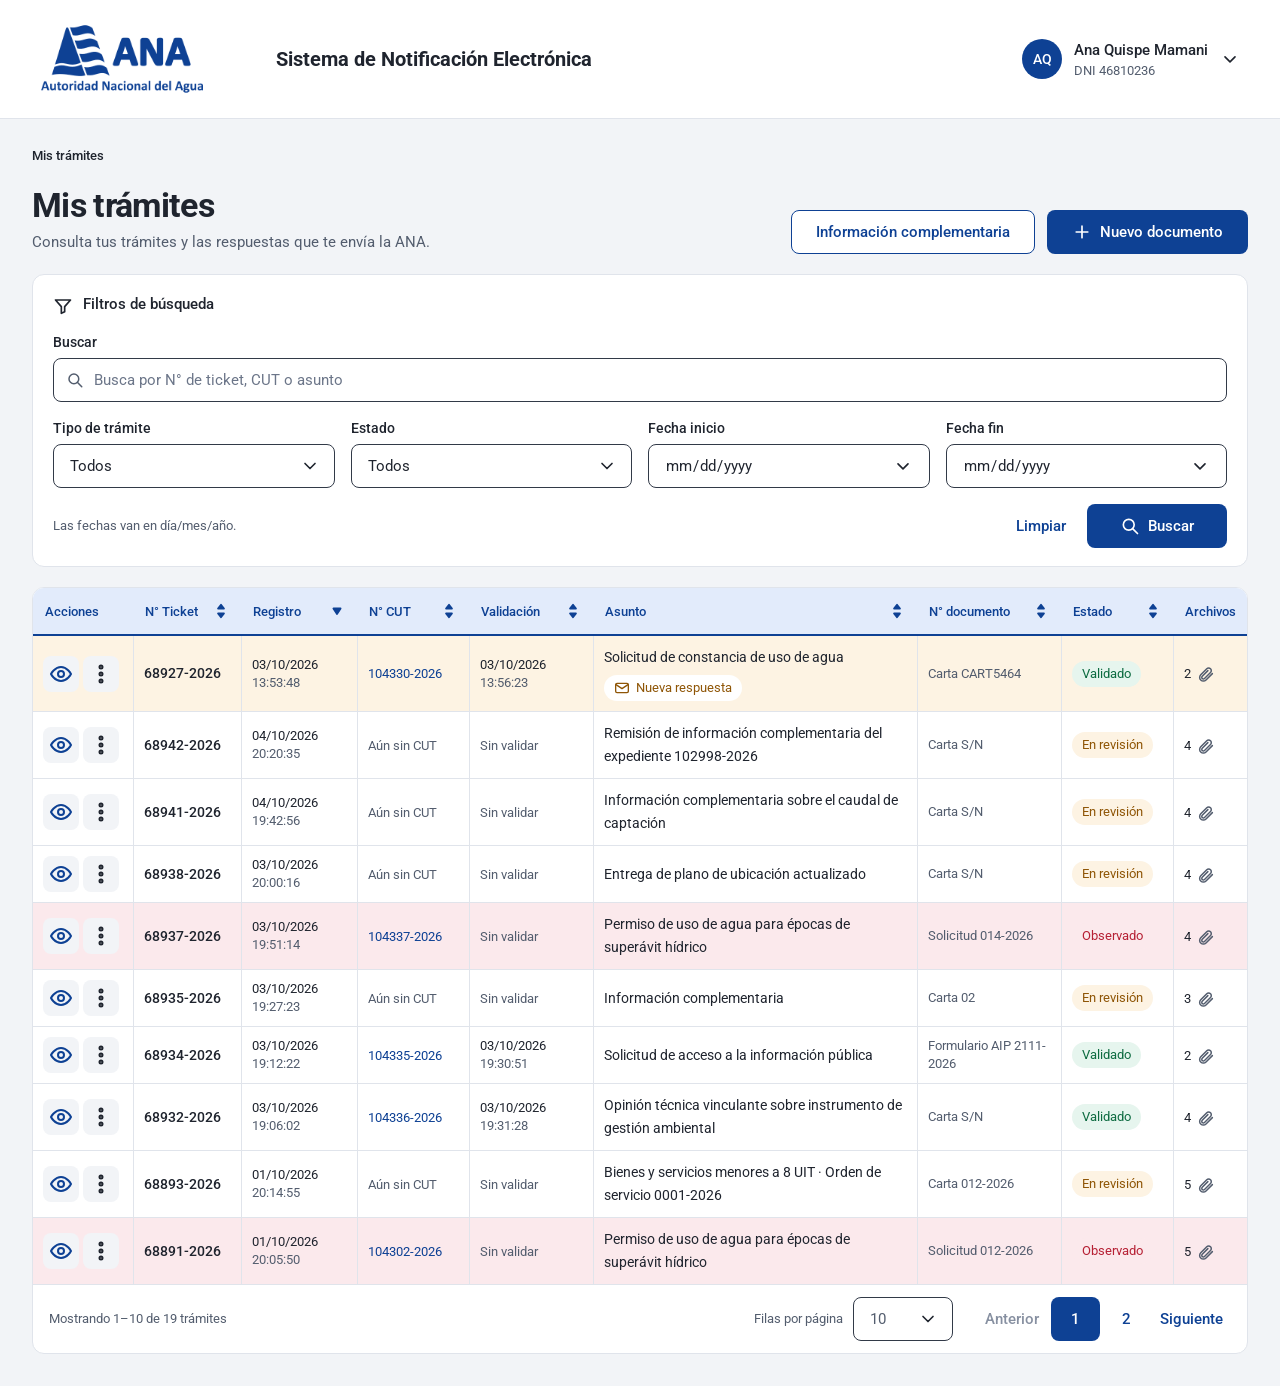
==== bandeja.html @ 9326d68f "Prototipo HTML de la Casilla Electrónica (versión al 12/11) Co-Authored-By: Claude Opus 5.5 <noreply" ====
<!doctype html>
<html lang="es">
<head>
  <meta charset="utf-8">
  <meta name="viewport" content="width=device-width, initial-scale=1, viewport-fit=cover">
  <title>Mis trámites · Casilla Electrónica · ANA</title>
  <link rel="preconnect" href="https://fonts.googleapis.com">
  <link rel="preconnect" href="https://fonts.gstatic.com" crossorigin>
  <link rel="stylesheet" href="https://fonts.googleapis.com/css2?family=Roboto+Mono:wght@400;500&amp;family=Roboto:wght@400;500;700&amp;display=swap">
  <link rel="stylesheet" href="ana.css">
  <script src="app.js" defer></script>
</head>
<body data-pagina="bandeja">
  <!-- Íconos: van dentro de la página para que funcionen sin pedir archivos aparte -->
<svg class="sprite" xmlns="http://www.w3.org/2000/svg" aria-hidden="true" focusable="false">
<!-- Del sistema de diseño ANA (Figma · Iconografía) -->
<symbol id="calendario" viewBox="0 0 24 24"><g transform="scale(1.2)"><path d="M15.4166 4.58301H4.58329C3.66282 4.58301 2.91663 5.3292 2.91663 6.24967V15.4163C2.91663 16.3368 3.66282 17.083 4.58329 17.083H15.4166C16.3371 17.083 17.0833 16.3368 17.0833 15.4163V6.24967C17.0833 5.3292 16.3371 4.58301 15.4166 4.58301Z" stroke="currentColor" stroke-width="1.66667" stroke-linecap="round" stroke-linejoin="round"/><path d="M6.66663 2.5V6.66667M13.3333 2.5V6.66667M2.91663 9.16667H17.0833" stroke="currentColor" stroke-width="1.66667" stroke-linecap="round" stroke-linejoin="round"/></g></symbol>
<symbol id="enviar" viewBox="0 0 24 24"><g transform="scale(1.0909)"><path d="M19.25 2.75L9.625 12.375M9.625 12.375L2.75 8.70833L19.25 2.75L13.2917 19.25L9.625 12.375Z" stroke="currentColor" stroke-width="1.83333" stroke-linecap="round" stroke-linejoin="round"/></g></symbol>
<symbol id="expediente" viewBox="0 0 24 24"><g transform="scale(1.2)"><path d="M2.91663 6.24967C2.91663 5.80765 3.09222 5.38372 3.40478 5.07116C3.71734 4.7586 4.14127 4.58301 4.58329 4.58301H7.24996L8.91663 6.66634H15.4166C15.8587 6.66634 16.2826 6.84194 16.5951 7.1545C16.9077 7.46706 17.0833 7.89098 17.0833 8.33301V14.9997C17.0833 15.4417 16.9077 15.8656 16.5951 16.1782C16.2826 16.4907 15.8587 16.6663 15.4166 16.6663H4.58329C4.14127 16.6663 3.71734 16.4907 3.40478 16.1782C3.09222 15.8656 2.91663 15.4417 2.91663 14.9997V6.24967Z" stroke="currentColor" stroke-width="1.66667" stroke-linecap="round" stroke-linejoin="round"/></g></symbol>
<symbol id="tramites" viewBox="0 0 24 24"><path d="M6 3H13L18 8V21C18 21.2652 17.8946 21.5196 17.7071 21.7071C17.5196 21.8946 17.2652 22 17 22H6C5.73478 22 5.48043 21.8946 5.29289 21.7071C5.10536 21.5196 5 21.2652 5 21V4C5 3.73478 5.10536 3.48043 5.29289 3.29289C5.48043 3.10536 5.73478 3 6 3Z" stroke="currentColor" stroke-width="2" stroke-linecap="round" stroke-linejoin="round"/><path d="M13 3V8H18M8.5 13H15.5M8.5 17H13.5" stroke="currentColor" stroke-width="2" stroke-linecap="round" stroke-linejoin="round"/></symbol>
<symbol id="buscar" viewBox="0 0 24 24"><path d="M10.5 17C14.0899 17 17 14.0899 17 10.5C17 6.91015 14.0899 4 10.5 4C6.91015 4 4 6.91015 4 10.5C4 14.0899 6.91015 17 10.5 17Z" stroke="currentColor" stroke-width="2" stroke-linecap="round" stroke-linejoin="round"/><path d="M15.4 15.4L21 21" stroke="currentColor" stroke-width="2" stroke-linecap="round" stroke-linejoin="round"/></symbol>
<symbol id="usuario" viewBox="0 0 24 24"><path d="M12 12.5C14.2091 12.5 16 10.7091 16 8.5C16 6.29086 14.2091 4.5 12 4.5C9.79086 4.5 8 6.29086 8 8.5C8 10.7091 9.79086 12.5 12 12.5Z" stroke="currentColor" stroke-width="2" stroke-linecap="round" stroke-linejoin="round"/><path d="M4.5 20C4.5 16.4 7.9 14 12 14C16.1 14 19.5 16.4 19.5 20" stroke="currentColor" stroke-width="2" stroke-linecap="round" stroke-linejoin="round"/></symbol>
<symbol id="ayuda" viewBox="0 0 24 24"><path d="M12 21C16.9706 21 21 16.9706 21 12C21 7.02944 16.9706 3 12 3C7.02944 3 3 7.02944 3 12C3 16.9706 7.02944 21 12 21Z" stroke="currentColor" stroke-width="2" stroke-linecap="round" stroke-linejoin="round"/><path d="M9.5 9.3C9.5 7.9 10.6 6.9 12 6.9C13.4 6.9 14.5 7.9 14.5 9.2C14.5 11.1 12 11.1 12 13" stroke="currentColor" stroke-width="2" stroke-linecap="round" stroke-linejoin="round"/><path d="M12 18C12.6627 18 13.2 17.4627 13.2 16.8C13.2 16.1373 12.6627 15.6 12 15.6C11.3372 15.6 10.8 16.1373 10.8 16.8C10.8 17.4627 11.3372 18 12 18Z" fill="currentColor"/></symbol>
<symbol id="check" viewBox="0 0 24 24"><path d="M4 12.5L9.5 18L20 6.5" stroke="currentColor" stroke-width="2" stroke-linecap="round" stroke-linejoin="round"/></symbol>
<symbol id="alerta" viewBox="0 0 24 24"><path d="M12 3.6L22 20.4H2L12 3.6Z" stroke="currentColor" stroke-width="2" stroke-linecap="round" stroke-linejoin="round"/><path d="M12 9.8V13.8" stroke="currentColor" stroke-width="2" stroke-linecap="round" stroke-linejoin="round"/><path d="M12 18.2C12.6627 18.2 13.2 17.6627 13.2 17C13.2 16.3373 12.6627 15.8 12 15.8C11.3372 15.8 10.8 16.3373 10.8 17C10.8 17.6627 11.3372 18.2 12 18.2Z" fill="currentColor"/></symbol>
<symbol id="error" viewBox="0 0 24 24"><path d="M12 21C16.9706 21 21 16.9706 21 12C21 7.02944 16.9706 3 12 3C7.02944 3 3 7.02944 3 12C3 16.9706 7.02944 21 12 21Z" stroke="currentColor" stroke-width="2" stroke-linecap="round" stroke-linejoin="round"/><path d="M12 7.5V12.5" stroke="currentColor" stroke-width="2" stroke-linecap="round" stroke-linejoin="round"/><path d="M12 17.5C12.6627 17.5 13.2 16.9627 13.2 16.3C13.2 15.6373 12.6627 15.1 12 15.1C11.3372 15.1 10.8 15.6373 10.8 16.3C10.8 16.9627 11.3372 17.5 12 17.5Z" fill="currentColor"/></symbol>
<symbol id="info" viewBox="0 0 24 24"><path d="M12 21C16.9706 21 21 16.9706 21 12C21 7.02944 16.9706 3 12 3C7.02944 3 3 7.02944 3 12C3 16.9706 7.02944 21 12 21Z" stroke="currentColor" stroke-width="2" stroke-linecap="round" stroke-linejoin="round"/><path d="M12 16.5V11.5" stroke="currentColor" stroke-width="2" stroke-linecap="round" stroke-linejoin="round"/><path d="M12 9.2C12.6627 9.2 13.2 8.66274 13.2 8C13.2 7.33726 12.6627 6.8 12 6.8C11.3373 6.8 10.8 7.33726 10.8 8C10.8 8.66274 11.3373 9.2 12 9.2Z" fill="currentColor"/></symbol>
<symbol id="chevron-abajo" viewBox="0 0 24 24"><path d="M6 9.5L12 15.5L18 9.5" stroke="currentColor" stroke-width="2" stroke-linecap="round" stroke-linejoin="round"/></symbol>
<symbol id="chevron-derecha" viewBox="0 0 24 24"><path d="M9.5 6L15.5 12L9.5 18" stroke="currentColor" stroke-width="2" stroke-linecap="round" stroke-linejoin="round"/></symbol>
<symbol id="cerrar" viewBox="0 0 24 24"><path d="M6 6L18 18M18 6L6 18" stroke="currentColor" stroke-width="2" stroke-linecap="round" stroke-linejoin="round"/></symbol>
<symbol id="clip" viewBox="0 0 24 24"><path d="M20.5 11.5L12 20C11.0718 20.9283 9.81276 21.4497 8.50001 21.4497C7.18725 21.4497 5.92827 20.9283 5.00001 20C4.07175 19.0717 3.55026 17.8128 3.55026 16.5C3.55026 15.1872 4.07175 13.9283 5.00001 13L13 5C13.6631 4.33695 14.5623 3.96446 15.5 3.96446C16.4377 3.96446 17.337 4.33695 18 5C18.6631 5.66304 19.0355 6.56231 19.0355 7.5C19.0355 8.43768 18.6631 9.33695 18 10L10 18C9.60218 18.3978 9.06262 18.6213 8.50001 18.6213C7.9374 18.6213 7.39783 18.3978 7.00001 18C6.60219 17.6022 6.37869 17.0626 6.37869 16.5C6.37869 15.9374 6.60219 15.3978 7.00001 15L14.5 7.5" stroke="currentColor" stroke-width="2" stroke-linecap="round" stroke-linejoin="round"/></symbol>
<symbol id="descargar" viewBox="0 0 24 24"><path d="M12 3.5V14.5M16.5 10L12 14.5L7.5 10M4 19H20" stroke="currentColor" stroke-width="2" stroke-linecap="round" stroke-linejoin="round"/></symbol>
<symbol id="subir" viewBox="0 0 24 24"><path d="M12 16V4.5M16.5 9L12 4.5L7.5 9M4 19H20" stroke="currentColor" stroke-width="2" stroke-linecap="round" stroke-linejoin="round"/></symbol>
<symbol id="reloj" viewBox="0 0 24 24"><path d="M12 21C16.9706 21 21 16.9706 21 12C21 7.02944 16.9706 3 12 3C7.02944 3 3 7.02944 3 12C3 16.9706 7.02944 21 12 21Z" stroke="currentColor" stroke-width="2" stroke-linecap="round" stroke-linejoin="round"/><path d="M12 7.5V12.5L15.5 14.5" stroke="currentColor" stroke-width="2" stroke-linecap="round" stroke-linejoin="round"/></symbol>
<symbol id="salir" viewBox="0 0 24 24"><path d="M14.5 4.5H18C18.3978 4.5 18.7794 4.65804 19.0607 4.93934C19.342 5.22064 19.5 5.60218 19.5 6V18C19.5 18.3978 19.342 18.7794 19.0607 19.0607C18.7794 19.342 18.3978 19.5 18 19.5H14.5M10 16L6 12L10 8M6 12H14" stroke="currentColor" stroke-width="2" stroke-linecap="round" stroke-linejoin="round"/></symbol>
<symbol id="filtro" viewBox="0 0 24 24"><path d="M3 6H21L14 14V20L10 22V14L3 6Z" stroke="currentColor" stroke-width="2" stroke-linecap="round" stroke-linejoin="round"/></symbol>
<symbol id="agregar" viewBox="0 0 24 24"><path d="M12 5V19M5 12H19" stroke="currentColor" stroke-width="2" stroke-linecap="round" stroke-linejoin="round"/></symbol>
<symbol id="archivo" viewBox="0 0 24 24"><path d="M13 3H7C6.60218 3 6.22064 3.15804 5.93934 3.43934C5.65804 3.72064 5.5 4.10218 5.5 4.5V19.5C5.5 19.8978 5.65804 20.2794 5.93934 20.5607C6.22064 20.842 6.60218 21 7 21H17C17.3978 21 17.7794 20.842 18.0607 20.5607C18.342 20.2794 18.5 19.8978 18.5 19.5V8.5L13 3Z" stroke="currentColor" stroke-width="2" stroke-linecap="round" stroke-linejoin="round"/><path d="M13 3V8.5H18.5" stroke="currentColor" stroke-width="2" stroke-linecap="round" stroke-linejoin="round"/></symbol>
<symbol id="ojo" viewBox="0 0 24 24"><path d="M2 12C2 12 5.6 5 12 5C18.4 5 22 12 22 12C22 12 18.4 19 12 19C5.6 19 2 12 2 12Z" stroke="currentColor" stroke-width="2" stroke-linecap="round" stroke-linejoin="round"/><path d="M12 15C13.6569 15 15 13.6569 15 12C15 10.3431 13.6569 9 12 9C10.3431 9 9 10.3431 9 12C9 13.6569 10.3431 15 12 15Z" stroke="currentColor" stroke-width="2" stroke-linecap="round" stroke-linejoin="round"/></symbol>
<symbol id="mas-acciones" viewBox="0 0 24 24"><path d="M12 6.5C12.8284 6.5 13.5 5.82843 13.5 5C13.5 4.17157 12.8284 3.5 12 3.5C11.1716 3.5 10.5 4.17157 10.5 5C10.5 5.82843 11.1716 6.5 12 6.5Z" stroke="currentColor" stroke-width="2" stroke-linecap="round" stroke-linejoin="round"/><path d="M12 13.5C12.8284 13.5 13.5 12.8284 13.5 12C13.5 11.1716 12.8284 10.5 12 10.5C11.1716 10.5 10.5 11.1716 10.5 12C10.5 12.8284 11.1716 13.5 12 13.5Z" stroke="currentColor" stroke-width="2" stroke-linecap="round" stroke-linejoin="round"/><path d="M12 20.5C12.8284 20.5 13.5 19.8284 13.5 19C13.5 18.1716 12.8284 17.5 12 17.5C11.1716 17.5 10.5 18.1716 10.5 19C10.5 19.8284 11.1716 20.5 12 20.5Z" stroke="currentColor" stroke-width="2" stroke-linecap="round" stroke-linejoin="round"/></symbol>
<symbol id="sobre" viewBox="0 0 24 24"><path d="M19.5 5H4.5C3.39543 5 2.5 5.89543 2.5 7V17C2.5 18.1046 3.39543 19 4.5 19H19.5C20.6046 19 21.5 18.1046 21.5 17V7C21.5 5.89543 20.6046 5 19.5 5Z" stroke="currentColor" stroke-width="2" stroke-linecap="round" stroke-linejoin="round"/><path d="M3 7L12 13L21 7" stroke="currentColor" stroke-width="2" stroke-linecap="round" stroke-linejoin="round"/></symbol>
<symbol id="sobre-abierto" viewBox="0 0 24 24"><path d="M19.5 9H4.5C3.39543 9 2.5 9.89543 2.5 11V17C2.5 18.1046 3.39543 19 4.5 19H19.5C20.6046 19 21.5 18.1046 21.5 17V11C21.5 9.89543 20.6046 9 19.5 9Z" stroke="currentColor" stroke-width="2" stroke-linecap="round" stroke-linejoin="round"/><path d="M2.5 10.5L12 4L21.5 10.5" stroke="currentColor" stroke-width="2" stroke-linecap="round" stroke-linejoin="round"/></symbol>
<symbol id="orden" viewBox="0 0 24 24"><path d="M14.959 9.5H9.04102L12 5.80078L14.959 9.5Z" fill="currentColor" stroke="currentColor"/><path d="M14.959 14.5L12 18.1992L9.04102 14.5H14.959Z" fill="currentColor" stroke="currentColor"/></symbol>
<symbol id="orden-desc" viewBox="0 0 24 24"><path d="M15.584 9.5L12 15.0742L8.41602 9.5H15.584Z" fill="currentColor" stroke="currentColor"/></symbol>
<symbol id="orden-asc" viewBox="0 0 24 24"><path d="M15.584 14.5L12 8.9258L8.41602 14.5H15.584Z" fill="currentColor" stroke="currentColor"/></symbol>
<symbol id="telefono" viewBox="0 0 24 24"><path d="M19.8881 14.9201V17.9201C19.8892 18.1986 19.8322 18.4743 19.7206 18.7294C19.6091 18.9846 19.4454 19.2137 19.2402 19.402C19.035 19.5902 18.7927 19.7336 18.5289 19.8228C18.265 19.912 17.9855 19.9452 17.7081 19.9201C14.631 19.5857 11.6751 18.5342 9.07812 16.8501C6.66194 15.3148 4.61345 13.2663 3.07812 10.8501C1.38809 8.2413 0.33636 5.27109 0.00811671 2.1801C-0.0168728 1.90356 0.0159916 1.62486 0.104617 1.36172C0.193243 1.09859 0.335688 0.856786 0.522883 0.651718C0.710078 0.44665 0.937922 0.282806 1.19191 0.170619C1.44589 0.0584315 1.72046 0.000358432 1.99812 9.69523e-05H4.99812C5.48342 -0.00467949 5.95391 0.167176 6.32188 0.48363C6.68985 0.800084 6.93019 1.23954 6.99812 1.7201C7.12474 2.68016 7.35957 3.62282 7.69812 4.5301C7.83266 4.88802 7.86178 5.27701 7.78202 5.65098C7.70227 6.02494 7.51698 6.36821 7.24812 6.6401L5.97812 7.9101C7.40167 10.4136 9.47457 12.4865 11.9781 13.9101L13.2481 12.6401C13.52 12.3712 13.8633 12.1859 14.2372 12.1062C14.6112 12.0264 15.0002 12.0556 15.3581 12.1901C16.2654 12.5286 17.2081 12.7635 18.1681 12.8901C18.6539 12.9586 19.0975 13.2033 19.4146 13.5776C19.7318 13.9519 19.9003 14.4297 19.8881 14.9201Z" transform="translate(2 2)" stroke="currentColor" stroke-width="2" stroke-linecap="round" stroke-linejoin="round"/></symbol>
<symbol id="whatsapp" viewBox="0 0 24 24"><path fill-rule="evenodd" clip-rule="evenodd" d="M7.17 6.14L6.3 7.01V7.17L5.88 7.85L5.91 8.23L5.74 8.41V9.7L5.91 9.89L5.88 10.27L6.05 10.43L6.02 10.69L6.16 10.8L6.45 11.53L6.73 11.79L6.84 12.19L7.12 12.45V12.61L7.41 12.87V13.03L8.37 14.09V14.25L9.77 15.66H9.94L10.31 16.05H10.48L11.16 16.62H11.32L12.26 17.16H12.54L13.24 17.58L13.48 17.55L14.04 17.84H14.46L14.58 17.98H15.56L15.68 17.84L16.5 17.72L17.04 17.3H17.2L17.67 16.83L17.95 16.27L17.93 16.03L18.09 15.84V15.07L17.88 14.86L17.2 14.6L16.95 14.32H16.78L15.28 13.5H15L14.67 13.69V13.85L13.85 14.65V14.79L13.64 15H12.94L12.42 14.6L11.95 14.44L11.72 14.18H11.55L11.3 13.9H11.13L9.84 12.61V12.45L9.45 12.07L9.42 11.88L9.16 11.65L9.02 11.23L8.88 11.11V10.69L9.59 10.01V9.84L9.98 9.35V9.05L9.7 8.65L9.73 8.39L9.56 8.23L9.59 7.97L9.42 7.8L9.45 7.55L9.16 7.15V6.87L9.02 6.75L8.86 6.28H8.7L8.3 6H7.59L7.48 6.14H7.17ZM18.33 4.22L20.44 6.59L21.68 9.47L21.8 10.97L21.96 11.13V12.56L21.8 12.75L21.82 13.66L21.52 14.39L21.54 14.79L20.72 16.69L19.88 17.95L18.02 19.78L16.78 20.6L14.3 21.56L12.66 21.68L12.54 21.82L9.68 21.56L7.99 21L6.66 20.18L2.93 21.14L2.86 20.62L3.14 20.09L3.26 19.15L3.82 17.48L3.4 16.97L2.44 14.91L2.32 13.97L2.16 13.8L2.18 13.15L2.02 12.96V10.73L2.18 10.55L2.3 9.33L2.86 7.8L4.22 5.65L5.79 4.08L7.03 3.26L8.16 2.7L10.76 2.02H13.22L13.34 2.16L14.6 2.3L16.95 3.26L18.33 4.22ZM21.09 4.12L19.8 2.86L17.91 1.5L15.28 0.4L13.12 0H10.85L8.7 0.4L6.07 1.5L4.31 2.72L1.92 5.37L0.96 7.12L0.26 9.21L0 10.92L0.14 13.85L0.82 16.29L1.66 17.88L0.54 21.47L0 23.98L5.95 22.34H6.38L7.99 23.16L9.54 23.58L13.62 23.72L16.92 22.76L19.43 21.23L21.38 19.29L22.48 17.65L23.02 16.57L23.84 13.71L23.98 11.6L23.58 8.79L22.2 5.65L21.09 4.12Z" fill="currentColor"/></symbol>
<symbol id="correo" viewBox="0 0 24 24"><path d="M19 5.5H5C3.89543 5.5 3 6.39543 3 7.5V16.5C3 17.6046 3.89543 18.5 5 18.5H19C20.1046 18.5 21 17.6046 21 16.5V7.5C21 6.39543 20.1046 5.5 19 5.5Z" stroke="currentColor" stroke-width="2" stroke-linecap="round" stroke-linejoin="round"/><path d="M3.5 7L12 13L20.5 7" stroke="currentColor" stroke-width="2" stroke-linecap="round" stroke-linejoin="round"/></symbol>
<symbol id="editar" viewBox="0 0 24 24"><path d="M4 20H8L20 7.99999C20.5016 7.46379 20.7751 6.75364 20.7629 6.01952C20.7507 5.28539 20.4536 4.58476 19.9344 4.06558C19.4152 3.54641 18.7146 3.24933 17.9805 3.23709C17.2463 3.22485 16.5362 3.4984 16 3.99999L4 16V20Z" stroke="currentColor" stroke-width="2" stroke-linecap="round" stroke-linejoin="round"/></symbol>
<!-- PROVISIONALES: no están en el sistema de diseño todavía -->
<symbol id="candado" viewBox="0 0 24 24"><g fill="none" stroke="currentColor" stroke-width="2" stroke-linecap="round" stroke-linejoin="round"><rect x="5" y="10.5" width="14" height="10" rx="2" stroke="#1F242E" stroke-width="2" stroke-linecap="round" stroke-linejoin="round"/><path d="M8 10.5V7.5a4 4 0 0 1 8 0v3" stroke="#1F242E" stroke-width="2" stroke-linecap="round" stroke-linejoin="round"/></g></symbol>
<symbol id="ojo-tachado" viewBox="0 0 24 24"><g fill="none" stroke="currentColor" stroke-width="2" stroke-linecap="round" stroke-linejoin="round"><path d="M3 3l18 18"/><path d="M10.6 5.1A10.6 10.6 0 0 1 12 5c6.4 0 10 7 10 7a17 17 0 0 1-3 3.8M6.4 6.4C3.6 8.2 2 12 2 12s3.6 7 10 7a9.9 9.9 0 0 0 5.6-1.6"/><path d="M9.9 9.9a3 3 0 0 0 4.2 4.2"/></g></symbol>
<symbol id="enlace" viewBox="0 0 24 24"><g fill="none" stroke="currentColor" stroke-width="2" stroke-linecap="round" stroke-linejoin="round"><path d="M10 14a4.5 4.5 0 0 0 6.4 0l3-3a4.5 4.5 0 0 0-6.4-6.4l-1 1"/><path d="M14 10a4.5 4.5 0 0 0-6.4 0l-3 3a4.5 4.5 0 0 0 6.4 6.4l1-1"/></g></symbol>
<symbol id="dnie" viewBox="0 0 24 24"><g fill="none" stroke="currentColor" stroke-width="2" stroke-linecap="round" stroke-linejoin="round"><rect x="2.5" y="5" width="19" height="14" rx="2"/><circle cx="8.5" cy="11" r="2.2"/><path d="M5.5 16c.6-1.6 1.7-2.4 3-2.4s2.4.8 3 2.4"/><path d="M14.5 10h4M14.5 13.5h3"/></g></symbol>
<symbol id="certificado" viewBox="0 0 24 24"><g fill="none" stroke="currentColor" stroke-width="2" stroke-linecap="round" stroke-linejoin="round"><circle cx="12" cy="9" r="5"/><path d="m9 13.3-1.5 7.2L12 18l4.5 2.5-1.5-7.2"/></g></symbol>
<symbol id="rostro" viewBox="0 0 24 24"><g fill="none" stroke="currentColor" stroke-width="2" stroke-linecap="round" stroke-linejoin="round"><path d="M4 8V6a2 2 0 0 1 2-2h2M16 4h2a2 2 0 0 1 2 2v2M20 16v2a2 2 0 0 1-2 2h-2M8 20H6a2 2 0 0 1-2-2v-2"/><path d="M9 10h.01M15 10h.01"/><path d="M9.5 15a3.5 3.5 0 0 0 5 0"/></g></symbol>
<symbol id="copiar" viewBox="0 0 24 24"><g fill="none" stroke="currentColor" stroke-width="2" stroke-linecap="round" stroke-linejoin="round"><rect x="8" y="8" width="12" height="12" rx="2"/><path d="M16 8V6a2 2 0 0 0-2-2H6a2 2 0 0 0-2 2v8a2 2 0 0 0 2 2h2"/></g></symbol>
</svg>
                  <a class="saltar" href="#contenido">Saltar al contenido principal</a>

  <header class="barra-superior">
    <div class="barra-superior__interior">
      <a class="barra-superior__logo" href="bandeja.html">
        <img src="img/logo-ana.png" alt="Autoridad Nacional del Agua, ir a Mis trámites" width="180" height="85">
      </a>
      <p class="barra-superior__servicio">Sistema de Notificación Electrónica</p>
      <div class="usuario">
        <button type="button" class="usuario__boton" aria-haspopup="menu" aria-expanded="false"
                aria-controls="menu-usuario" aria-label="Ana Quispe Mamani, DNI 46810236, menú de tu cuenta">
          <span class="usuario__avatar" aria-hidden="true">AQ</span>
          <span class="usuario__datos" aria-hidden="true">
            <span class="usuario__nombre">Ana Quispe Mamani</span>
            <span class="usuario__doc">DNI 46810236</span>
          </span>
          <svg class="icono" aria-hidden="true" focusable="false"><use href="#chevron-abajo"></use></svg>
        </button>
        <ul class="menu" role="menu" id="menu-usuario" aria-label="Tu cuenta" hidden>
          <li role="none"><a class="menu__item" role="menuitem" href="perfil.html">
            <svg class="icono" aria-hidden="true" focusable="false"><use href="#usuario"></use></svg>Mi perfil</a></li>
          <li role="none"><a class="menu__item" role="menuitem" href="ayuda.html" data-fuera-de-alcance="Ayuda y preguntas frecuentes no forma parte de este prototipo.">
            <svg class="icono" aria-hidden="true" focusable="false"><use href="#ayuda"></use></svg>Ayuda y preguntas frecuentes</a></li>
          <li role="separator" class="menu__separador"></li>
          <li role="none"><a class="menu__item" role="menuitem" href="ingreso.html">
            <svg class="icono" aria-hidden="true" focusable="false"><use href="#salir"></use></svg>Cerrar sesión</a></li>
        </ul>
      </div>
    </div>
  </header>

  <main class="pagina" id="contenido" tabindex="-1">

    <nav class="migas" aria-label="Estás en">
      <ol>
        <li><span aria-current="page">Mis trámites</span></li>
      </ol>
    </nav>

    <div class="encabezado-pagina">
      <div class="encabezado-pagina__texto">
        <h1 class="t-h1">Mis trámites</h1>
        <p class="encabezado-pagina__descripcion">Consulta tus trámites y las respuestas que te envía la ANA.</p>
      </div>
      <div class="encabezado-pagina__acciones">
        <a class="boton boton--secundario" href="informacion-complementaria.html"
           data-fuera-de-alcance="Información complementaria no forma parte de este prototipo.">Información complementaria</a>
        <a class="boton boton--primario" href="nuevo-documento.html">
          <svg class="icono" aria-hidden="true" focusable="false"><use href="#agregar"></use></svg>Nuevo documento</a>
      </div>
    </div>

    <section class="filtros" aria-labelledby="filtros-titulo">
      <form class="filtros__form" id="form-filtros" role="search" aria-labelledby="filtros-titulo" novalidate>
        <h2 class="filtros__titulo" id="filtros-titulo">
          <svg class="icono" aria-hidden="true" focusable="false"><use href="#filtro"></use></svg>
          Filtros de búsqueda
        </h2>

        <div class="campo">
          <label class="campo__etiqueta" for="f-buscar">Buscar</label>
          <div class="campo__envoltura campo__envoltura--icono">
            <svg class="icono campo__icono" aria-hidden="true" focusable="false"><use href="#buscar"></use></svg>
            <input class="campo__control" id="f-buscar" type="search" placeholder="Busca por N° de ticket, CUT o asunto">
          </div>
        </div>

        <div class="filtros__fila">
          <div class="campo">
            <label class="campo__etiqueta" for="f-tipo">Tipo de trámite</label>
            <select class="campo__control" id="f-tipo">
              <option value="">Todos</option>
              <option value="TUPA">TUPA</option>
              <option value="NO TUPA">NO TUPA</option>
            </select>
          </div>
          <div class="campo">
            <label class="campo__etiqueta" for="f-estado">Estado</label>
            <select class="campo__control" id="f-estado">
              <option value="">Todos</option>
              <option>En revisión</option>
              <option>Validado</option>
              <option>Observado</option>
              <option>Archivado</option>
              <option>Finalizado</option>
            </select>
          </div>
          <div class="campo">
            <label class="campo__etiqueta" for="f-inicio">Fecha inicio</label>
            <input class="campo__control campo__control--fecha" id="f-inicio" type="date"
                   aria-describedby="fechas-ayuda f-inicio-error">
            <p class="campo__error" id="f-inicio-error" hidden>
              <svg class="icono icono--16" aria-hidden="true" focusable="false"><use href="#alerta"></use></svg>
              <span class="campo__error-texto"></span>
            </p>
          </div>
          <div class="campo">
            <label class="campo__etiqueta" for="f-fin">Fecha fin</label>
            <input class="campo__control campo__control--fecha" id="f-fin" type="date"
                   aria-describedby="fechas-ayuda f-fin-error">
            <p class="campo__error" id="f-fin-error" hidden>
              <svg class="icono icono--16" aria-hidden="true" focusable="false"><use href="#alerta"></use></svg>
              <span class="campo__error-texto"></span>
            </p>
          </div>
        </div>

        <div class="filtros__pie">
          <p class="t-ayuda" id="fechas-ayuda">Las fechas van en día/mes/año.</p>
          <div class="filtros__botones">
            <button type="reset" class="boton boton--terciario">Limpiar</button>
            <button type="submit" class="boton boton--primario boton--buscar">
              <svg class="icono" aria-hidden="true" focusable="false"><use href="#buscar"></use></svg>Buscar</button>
          </div>
        </div>
      </form>
    </section>

    <section class="tabla-tarjeta" aria-labelledby="tabla-titulo">
      <h2 class="visualmente-oculto" id="tabla-titulo" tabindex="-1">Lista de trámites</h2>
      <div class="tabla-region" role="region" aria-labelledby="tabla-titulo" tabindex="0">
        <table class="tabla">
          <caption class="visualmente-oculto">Mis trámites. Las columnas con botón se pueden ordenar.</caption>
          <colgroup>
            <col style="width:100px"><col style="width:108px"><col style="width:116px"><col style="width:112px">
            <col style="width:124px"><col><col style="width:144px"><col style="width:112px"><col style="width:74px">
          </colgroup>
          <thead>
            <tr>
              <th scope="col">Acciones</th>
              <th scope="col" data-orden="ticket"><button type="button" class="tabla__ordenar">N° Ticket<svg class="icono" aria-hidden="true" focusable="false"><use href="#orden"></use></svg></button></th>
              <th scope="col" data-orden="registro"><button type="button" class="tabla__ordenar">Registro<svg class="icono" aria-hidden="true" focusable="false"><use href="#orden"></use></svg></button></th>
              <th scope="col" data-orden="cut"><button type="button" class="tabla__ordenar">N° CUT<svg class="icono" aria-hidden="true" focusable="false"><use href="#orden"></use></svg></button></th>
              <th scope="col" data-orden="validacion"><button type="button" class="tabla__ordenar">Validación<svg class="icono" aria-hidden="true" focusable="false"><use href="#orden"></use></svg></button></th>
              <th scope="col" data-orden="asunto"><button type="button" class="tabla__ordenar">Asunto<svg class="icono" aria-hidden="true" focusable="false"><use href="#orden"></use></svg></button></th>
              <th scope="col" data-orden="documento"><button type="button" class="tabla__ordenar">N° documento<svg class="icono" aria-hidden="true" focusable="false"><use href="#orden"></use></svg></button></th>
              <th scope="col" data-orden="estado"><button type="button" class="tabla__ordenar">Estado<svg class="icono" aria-hidden="true" focusable="false"><use href="#orden"></use></svg></button></th>
              <th scope="col">Archivos</th>
            </tr>
          </thead>
          <tbody id="tabla-cuerpo"></tbody>
        </table>
      </div>

      <nav class="paginador" aria-label="Paginación de trámites">
        <p class="paginador__resumen" id="paginador-resumen"></p>
        <div class="paginador__grupo">
          <div class="paginador__por-pagina">
            <label for="por-pagina">Filas por página</label>
            <select class="campo__control" id="por-pagina">
              <option>10</option>
              <option>20</option>
              <option>50</option>
            </select>
          </div>
          <ul class="paginador__paginas" id="paginador-paginas"></ul>
        </div>
      </nav>
    </section>
  </main>

  <div class="visualmente-oculto" id="anuncio" role="status" aria-live="polite"></div>
  <aside class="notificacion" id="notificacion" aria-label="Aviso" hidden>
    <svg class="icono" aria-hidden="true" focusable="false"><use href="#info"></use></svg>
    <p class="notificacion__texto"></p>
    <button type="button" class="boton boton--icono" data-cerrar aria-label="Cerrar aviso">
      <svg class="icono" aria-hidden="true" focusable="false"><use href="#cerrar"></use></svg>
    </button>
  </aside>
</body>
</html>
---- ana.css ----
/* ==========================================================================
   ANA · Sistema de Notificación Electrónica
   Hoja única del prototipo. Orden:
     1. Tokens  — primitivos (no se usan directo) y semánticos (única vía)
     2. Base    — reinicio, tipografía, foco, utilidades de accesibilidad
     3. Componentes
     4. Pantallas — ingreso, bandeja, nuevo documento, detalle
   Fuente de los valores: Figma «ANA», colecciones ANA · Primitivos,
   ANA · Semánticos y ANA · Decoración, y los estilos de texto y efecto.
   El sistema tiene un solo modo (claro). No hay paleta oscura definida.
   ========================================================================== */

/* --------------------------------------------------------------------------
   1. TOKENS
   -------------------------------------------------------------------------- */

/* 1a · Primitivos. Solo se referencian desde los semánticos. */
:root {
  --p-azul-95: #ebf1fc;
  --p-azul-90: #d6e3f9;
  --p-azul-80: #aec8f2;
  --p-azul-70: #86aceb;
  --p-azul-60: #5e90e5;
  --p-azul-50: #3473df;
  --p-azul-40: #295cb1;
  --p-azul-30: #0e4194;   /* azul del logo */
  --p-azul-20: #142f5e;
  --p-azul-10: #0d1b34;

  --p-gris-100: #ffffff;
  --p-gris-95: #f2f4f7;
  --p-gris-90: #e0e4eb;
  --p-gris-80: #c4cad4;
  --p-gris-60: #8790a1;
  --p-gris-50: #6c7689;
  --p-gris-40: #535d6e;
  --p-gris-25: #323a48;
  --p-gris-15: #1f242e;

  --p-rojo-95: #fbe9ec;
  --p-rojo-40: #b62034;
  --p-ambar-95: #fdf3e3;
  --p-ambar-48: #eb980a;
  --p-ambar-35: #8f5607;
  --p-verde-95: #e6f5ee;
  --p-verde-30: #0d6b40;

  --p-turquesa-95: #e5f3f6;
  --p-turquesa-80: #91d1da;
  --p-turquesa-60: #00a0b0;
  --p-turquesa-40: #006874;
}

/* 1b · Semánticos. Los componentes solo usan estos. */
:root {
  color-scheme: light;

  /* Fondo */
  --fondo-base: var(--p-gris-100);
  --fondo-sutil: var(--p-gris-95);
  --fondo-deshabilitado: var(--p-gris-90);
  --fondo-accion: var(--p-azul-30);
  --fondo-accion-hover: var(--p-azul-40);
  --fondo-accion-suave: var(--p-azul-95);
  --fondo-inverso: var(--p-azul-20);
  --fondo-error-suave: var(--p-rojo-95);
  --fondo-alerta-suave: var(--p-ambar-95);
  --fondo-exito-suave: var(--p-verde-95);
  /* Encabezado de tabla: en Figma #e3edfb, sin token semántico propio. Pendiente de crear en el sistema. */
  --fondo-encabezado-tabla: color-mix(in srgb, var(--p-azul-90) 70%, var(--p-gris-100));

  /* Texto */
  --texto-principal: var(--p-gris-15);
  --texto-secundario: var(--p-gris-40);
  --texto-deshabilitado: var(--p-gris-60);
  --texto-inverso: var(--p-gris-100);
  --texto-accion: var(--p-azul-30);
  --texto-error: var(--p-rojo-40);
  --texto-alerta: var(--p-ambar-35);
  --texto-exito: var(--p-verde-30);
  --texto-marcador: var(--p-gris-50);   /* placeholder */

  /* Borde */
  --borde-sutil: var(--p-gris-90);
  --borde-base: var(--p-gris-25);
  --borde-fuerte: var(--p-gris-15);
  --borde-accion: var(--p-azul-30);
  --borde-error: var(--p-rojo-40);
  --borde-foco: var(--p-azul-50);

  /* Decoración (solo fondos de ambiente, nunca información) */
  --deco-linea-agua: var(--p-turquesa-80);
  --deco-linea-agua-fuerte: var(--p-turquesa-60);

  /* Espaciado */
  --esp-xs: 4px;
  --esp-s: 8px;
  --esp-m: 16px;
  --esp-l: 24px;
  --esp-xl: 32px;
  --esp-xxl: 48px;

  /* Radio */
  --radio-control: 8px;
  --radio-tarjeta: 12px;
  --radio-etiqueta: 6px;
  --radio-chip: 999px;

  /* Elevación */
  --elevacion-1: 0 1px 2px rgb(31 36 46 / 0.08);
  --elevacion-2: 0 2px 8px rgb(31 36 46 / 0.10), 0 1px 2px rgb(31 36 46 / 0.06);
  --elevacion-3: 0 8px 24px rgb(31 36 46 / 0.14), 0 2px 6px rgb(31 36 46 / 0.08);

  /* Movimiento */
  --mov-rapido: 150ms;
  --mov-base: 200ms;
  --curva-estandar: cubic-bezier(0.2, 0, 0, 1);

  /* Tipografía · estilos de texto del sistema */
  --fuente: "Roboto", system-ui, -apple-system, "Segoe UI", Arial, sans-serif;
  --fuente-dato: "Roboto Mono", ui-monospace, "SFMono-Regular", Consolas, monospace;

  --t-h1: 700 34px/40px var(--fuente);
  --t-h2: 700 26px/32px var(--fuente);
  --t-h3: 700 20px/26px var(--fuente);
  --t-h4: 500 17px/24px var(--fuente);
  --t-cuerpo: 400 15px/23px var(--fuente);
  --t-cuerpo-medio: 500 15px/23px var(--fuente);
  --t-etiqueta: 500 13.5px/20px var(--fuente);
  --t-ayuda: 400 12.5px/18px var(--fuente);
  --t-encabezado-tabla: 700 11px/16px var(--fuente);
  --t-dato: 400 15px/23px var(--fuente-dato);
  --t-dato-pequeno: 400 12.5px/18px var(--fuente-dato);

  /* Medidas de la interfaz */
  --alto-control: 44px;
  --ancho-contenido: 1376px;
  --gutter-izq: max(16px, env(safe-area-inset-left, 0px));
  --gutter-der: max(16px, env(safe-area-inset-right, 0px));
}

/* --------------------------------------------------------------------------
   2. BASE
   -------------------------------------------------------------------------- */

*, *::before, *::after { box-sizing: border-box; }

/* El atributo hidden siempre gana, aunque el componente declare su display */
[hidden] { display: none !important; }

/* Contenedor de los íconos insertados en la página: no ocupa lugar ni se lee */
.sprite { position: absolute; width: 0; height: 0; overflow: hidden; }

html { -webkit-text-size-adjust: 100%; }

body {
  margin: 0;
  font: var(--t-cuerpo);
  color: var(--texto-principal);
  background: var(--fondo-sutil);
  -webkit-font-smoothing: antialiased;
}

h1, h2, h3, h4, p, ul, ol, dl, dd, figure { margin: 0; }
ul[role="list"], ol[role="list"] { list-style: none; padding: 0; }
img { max-width: 100%; height: auto; display: block; }
button, input, select, textarea { font: inherit; color: inherit; }
button { cursor: pointer; }
a { color: var(--texto-accion); text-underline-offset: 3px; }
a:hover { text-decoration-thickness: 2px; }

h1, h2, h3 { text-wrap: balance; }
.t-h1 { font: var(--t-h1); letter-spacing: -0.02em; }
.t-h2 { font: var(--t-h2); letter-spacing: -0.015em; }
.t-h3 { font: var(--t-h3); }
.t-h4 { font: var(--t-h4); }
.t-ayuda { font: var(--t-ayuda); color: var(--texto-secundario); }
.t-dato { font: var(--t-dato); font-variant-numeric: tabular-nums; }

/* Foco visible en todo lo interactivo (WCAG 2.4.7 y 2.4.11) */
:focus-visible {
  outline: 2px solid var(--borde-foco);
  outline-offset: 2px;
  border-radius: 4px;
}

/* Saltar al contenido (WCAG 2.4.1) */
.saltar {
  position: absolute;
  left: var(--esp-m);
  top: -100px;
  z-index: 100;
  padding: var(--esp-s) var(--esp-m);
  background: var(--fondo-accion);
  color: var(--texto-inverso);
  font: var(--t-cuerpo-medio);
  border-radius: var(--radio-control);
  text-decoration: none;
}
.saltar:focus { top: var(--esp-s); }

/* Oculto a la vista, presente para el lector de pantalla */
.visualmente-oculto {
  position: absolute !important;
  width: 1px; height: 1px;
  padding: 0; margin: -1px;
  overflow: hidden;
  clip: rect(0 0 0 0);
  white-space: nowrap;
  border: 0;
}

.icono {
  width: 20px; height: 20px;
  flex: none;
  fill: none;
  stroke: currentColor;
  stroke-width: 1.8;
  stroke-linecap: round;
  stroke-linejoin: round;
}
.icono--16 { width: 16px; height: 16px; }

@media (prefers-reduced-motion: reduce) {
  *, *::before, *::after {
    transition-duration: 0.01ms !important;
    animation-duration: 0.01ms !important;
  }
}

/* --------------------------------------------------------------------------
   3. COMPONENTES
   -------------------------------------------------------------------------- */

/* 3.1 · Botón ------------------------------------------------------------- */
.boton {
  display: inline-flex;
  align-items: center;
  justify-content: center;
  gap: var(--esp-s);
  min-height: var(--alto-control);
  padding: 0 var(--esp-l);
  border: 1.5px solid transparent;
  border-radius: var(--radio-control);
  font: var(--t-cuerpo-medio);
  text-decoration: none;
  white-space: nowrap;
  transition: background-color var(--mov-rapido) var(--curva-estandar),
              border-color var(--mov-rapido) var(--curva-estandar);
}
.boton--primario {
  background: var(--fondo-accion);
  color: var(--texto-inverso);
}
.boton--primario:hover { background: var(--fondo-accion-hover); }
.boton--secundario {
  background: var(--fondo-base);
  color: var(--texto-accion);
  border-color: var(--borde-accion);
}
.boton--secundario:hover { background: var(--fondo-accion-suave); }
.boton--enlace {
  min-height: 32px;
  padding: 0 var(--esp-xs);
  background: none;
  color: var(--texto-accion);
  text-decoration: underline;
  text-underline-offset: 3px;
}
.boton--enlace:hover { text-decoration-thickness: 2px; }
.boton--terciario {
  padding: 0 8px;
  background: none;
  color: var(--texto-accion);
}
.boton--terciario:hover { background: var(--fondo-accion-suave); }
.boton--buscar { padding: 0 20px; min-width: 140px; }
.boton--bloque { width: 100%; }
.boton--icono {
  min-height: 36px;
  min-width: 36px;
  padding: 0;
  background: none;
  color: var(--texto-accion);
}
.boton--icono:hover { background: var(--fondo-accion-suave); }
.boton[disabled], .boton[aria-disabled="true"] {
  background: var(--fondo-deshabilitado);
  color: var(--texto-deshabilitado);
  border-color: transparent;
  cursor: not-allowed;
}

/* 3.2 · Campo ------------------------------------------------------------- */
.campo {
  display: flex;
  flex-direction: column;
  gap: 6px;
  min-width: 0;
}
.campo__etiqueta { font: var(--t-etiqueta); color: var(--texto-principal); }
.campo__opcional { font-weight: 400; color: var(--texto-secundario); }
.campo__control {
  width: 100%;
  min-height: var(--alto-control);
  padding: 0 var(--esp-m);
  background: var(--fondo-base);
  border: 1px solid var(--borde-base);
  border-radius: var(--radio-control);
  font: var(--t-cuerpo);
}
.campo__control::placeholder { color: var(--texto-marcador); opacity: 1; }
.campo__control:hover { border-color: var(--borde-fuerte); }
.campo__control:focus-visible,
.campo__control--fecha:focus-within {   /* el campo de fecha enfoca sus partes internas */
  outline: 2px solid var(--borde-foco);
  outline-offset: 0;
  border-color: var(--borde-foco);
  border-radius: var(--radio-control);
}
textarea.campo__control { min-height: 96px; padding: 10px var(--esp-m); resize: vertical; }
select.campo__control {
  appearance: none;
  padding-right: 44px;
  background-image: url("data:image/svg+xml,%3Csvg xmlns='http://www.w3.org/2000/svg' width='20' height='20' viewBox='0 0 24 24' fill='none' stroke='%231f242e' stroke-width='2' stroke-linecap='round' stroke-linejoin='round'%3E%3Cpath d='m6 9 6 6 6-6'/%3E%3C/svg%3E");
  background-repeat: no-repeat;
  background-position: right 14px center;
}
.campo__ayuda { font: var(--t-ayuda); color: var(--texto-secundario); }
.campo__error {
  display: flex;
  gap: 6px;
  align-items: flex-start;
  font: var(--t-ayuda);
  font-weight: 500;
  color: var(--texto-error);
}
.campo__error[hidden] { display: none; }
.campo__control[aria-invalid="true"] { border-color: var(--borde-error); border-width: 2px; }

.campo__envoltura { position: relative; }
.campo__envoltura .campo__control { padding-right: 52px; }
.campo__envoltura .boton--icono { position: absolute; right: 4px; top: 4px; }
/* Campo con ícono a la izquierda · Figma: lupa de 18, relleno 13, separación 9 */
.campo__envoltura--icono .campo__control { padding-left: 40px; padding-right: var(--esp-m); }
.campo__icono {
  position: absolute;
  left: 13px; top: 50%;
  width: 18px; height: 18px;
  transform: translateY(-50%);
  color: var(--texto-secundario);
  pointer-events: none;
}
/* Fecha: selector nativo del navegador, con la flecha del sistema en lugar del calendario */
.campo__control--fecha { padding-right: 14px; }
.campo__control--fecha::-webkit-calendar-picker-indicator {
  width: 20px; height: 20px;
  cursor: pointer;
  background: url("data:image/svg+xml,%3Csvg xmlns='http://www.w3.org/2000/svg' viewBox='0 0 24 24' fill='none' stroke='%231f242e' stroke-width='2' stroke-linecap='round' stroke-linejoin='round'%3E%3Cpath d='M6 9.5L12 15.5L18 9.5'/%3E%3C/svg%3E") center / 20px no-repeat;
}

/* Dato de solo lectura: se muestra como texto, no como caja */
.dato { display: flex; flex-direction: column; gap: 6px; min-width: 0; }
.dato dt { font: var(--t-etiqueta); color: var(--texto-secundario); }
.dato dd { font: var(--t-cuerpo); min-height: var(--alto-control); display: flex; align-items: center; }

/* Retícula de campos con anchos por contenido */
.reticula {
  display: grid;
  gap: var(--esp-m) 20px;
  grid-template-columns: repeat(10, minmax(0, 1fr));
}
.reticula > * { grid-column: span 10; }
.col-2 { grid-column: span 2 !important; }
.col-4 { grid-column: span 4 !important; }
.col-5 { grid-column: span 5 !important; }
.col-6 { grid-column: span 6 !important; }
.col-7 { grid-column: span 7 !important; }
.col-3 { grid-column: span 3 !important; }
@media (max-width: 720px) {
  .reticula > * { grid-column: span 10 !important; }
}

/* 3.3 · Casilla y opción -------------------------------------------------- */
.casilla {
  display: flex;
  align-items: flex-start;
  gap: 10px;
  font: var(--t-cuerpo);
  cursor: pointer;
}
.casilla input {
  width: 24px; height: 24px;   /* 2.5.8: objetivo mínimo de 24 × 24 */
  margin: 0;
  accent-color: var(--fondo-accion);
  flex: none;
}

/* 3.4 · Etiqueta de estado ------------------------------------------------ */
/* Figma (bandeja): píldora, relleno 4/10, texto Regular 12.5/18, sin ícono */
.estado {
  display: inline-flex;
  align-items: center;
  gap: 6px;
  min-height: 26px;
  padding: 4px 10px;
  border-radius: var(--radio-chip);
  font: 400 12.5px/18px var(--fuente);
  white-space: nowrap;
}
.estado .icono { width: 16px; height: 16px; }
.estado--en-revision { background: var(--fondo-alerta-suave); color: var(--texto-alerta); }
.estado--validado    { background: var(--fondo-exito-suave);  color: var(--texto-exito); }
.estado--observado   { background: var(--fondo-error-suave);  color: var(--texto-error); }
.estado--archivado   { background: var(--fondo-deshabilitado); color: var(--texto-secundario); }
.estado--finalizado  { background: var(--fondo-accion-suave); color: var(--texto-accion); }

/* Marca «Nueva respuesta»: no es un estado. Figma: píldora blanca, sobre de 16, texto Alerta 12.5 */
.marca-nueva {
  display: inline-flex;
  align-items: center;
  gap: 6px;
  min-height: 26px;
  padding: 4px 10px;
  background: var(--fondo-base);
  border-radius: var(--radio-chip);
  font: 400 12.5px/18px var(--fuente);
  color: var(--texto-alerta);
  white-space: nowrap;
}
.marca-nueva .icono { width: 16px; height: 16px; }

/* Etiqueta Obligatorio / Opcional */
.requerido {
  display: inline-flex;
  align-items: center;
  min-height: 22px;
  padding: 0 10px;
  border-radius: var(--radio-chip);
  font: var(--t-ayuda);
  font-weight: 500;
  white-space: nowrap;
}
.requerido--si { background: var(--texto-principal); color: var(--texto-inverso); padding: 3px 10px; }   /* Figma: fondo Texto/Principal */
.requerido--no { background: var(--fondo-base); color: var(--texto-secundario); font-weight: 400; }

/* 3.5 · Aviso ------------------------------------------------------------- */
.aviso {
  display: flex;
  gap: var(--esp-s);
  align-items: flex-start;
  padding: 12px var(--esp-m);
  border-radius: var(--radio-control);
  font: var(--t-cuerpo);
}
.aviso .icono { margin-top: 2px; }
.aviso--info   { background: var(--fondo-accion-suave); color: var(--texto-principal); }
.aviso--info .icono { color: var(--texto-accion); }
.aviso--error  { background: var(--fondo-error-suave); color: var(--texto-principal); border-left: 4px solid var(--borde-error); }
.aviso--error .icono { color: var(--texto-error); }
.aviso--exito  { background: var(--fondo-exito-suave); color: var(--texto-principal); }
.aviso--exito .icono { color: var(--texto-exito); }
.aviso__titulo { font: var(--t-cuerpo-medio); }
.aviso ul { margin: 4px 0 0; padding-left: 20px; }

/* 3.6 · Tarjeta ----------------------------------------------------------- */
.tarjeta {
  background: var(--fondo-base);
  border: 1px solid var(--borde-sutil);
  border-radius: var(--radio-tarjeta);
  padding: var(--esp-l);
}

/* 3.7 · Barra superior ---------------------------------------------------- */
.barra-superior {
  background: var(--fondo-base);
  border-bottom: 1px solid var(--borde-sutil);
}
/* Figma: 118 de alto, relleno 16/32, separación 76, logo 180×85, título Bold 20/26 */
.barra-superior__interior {
  display: flex;
  align-items: center;
  gap: clamp(24px, 5vw, 76px);
  max-width: calc(var(--ancho-contenido) + 64px);
  margin: 0 auto;
  min-height: 118px;
  padding-block: 16px;
  padding-left: max(var(--gutter-izq), 32px);
  padding-right: max(var(--gutter-der), 32px);
}
.barra-superior__logo img { width: 180px; height: auto; }
.barra-superior__servicio {
  flex: 1;
  min-width: 0;
  font: var(--t-h3);
  color: var(--texto-principal);
}
@media (max-width: 720px) {
  .barra-superior__interior { min-height: 72px; padding-left: var(--gutter-izq); padding-right: var(--gutter-der); }
  .barra-superior__servicio { display: none; }
  .barra-superior__logo img { width: 110px; }
}

/* Bloque de usuario y menú */
.usuario { position: relative; margin-left: auto; }
.usuario__boton {
  display: flex;
  align-items: center;
  gap: 12px;
  min-height: 52px;
  padding: 4px 8px 4px 4px;
  background: none;
  border: 0;
  border-radius: var(--radio-control);
  text-align: left;
}
.usuario__boton:hover { background: var(--fondo-sutil); }
.usuario__avatar {
  display: grid;
  place-items: center;
  width: 40px; height: 40px;
  border-radius: 50%;
  background: var(--fondo-accion);
  color: var(--texto-inverso);
  font: var(--t-etiqueta);
}
.usuario__nombre { display: block; font: var(--t-cuerpo-medio); }
.usuario__doc { display: block; font: var(--t-ayuda); color: var(--texto-secundario); }
@media (max-width: 520px) {
  .usuario__datos { display: none; }
}

.menu {
  position: absolute;
  right: 0;
  top: calc(100% + 6px);
  z-index: 20;
  min-width: 240px;
  padding: 6px;
  background: var(--fondo-base);
  border: 1px solid var(--borde-sutil);
  border-radius: var(--radio-control);
  box-shadow: var(--elevacion-3);
  list-style: none;
  margin: 0;
}
.menu__item {
  display: flex;
  align-items: center;
  gap: 10px;
  width: 100%;
  min-height: 40px;
  padding: 0 12px;
  background: none;
  border: 0;
  border-radius: 6px;
  font: var(--t-cuerpo);
  color: var(--texto-principal);
  text-align: left;
  text-decoration: none;
}
.menu__item:hover, .menu__item:focus-visible { background: var(--fondo-accion-suave); outline-offset: -2px; }
.menu__item .icono { color: var(--texto-secundario); }
.menu__separador { height: 1px; margin: 6px 0; background: var(--borde-sutil); }

/* 3.8 · Migas ------------------------------------------------------------- */
.migas ol { display: flex; flex-wrap: wrap; gap: 6px; list-style: none; padding: 0; margin: 0; font: var(--t-ayuda); }
.migas li { display: flex; align-items: center; gap: 6px; color: var(--texto-secundario); }
.migas a { display: inline-flex; align-items: center; min-height: 24px; }   /* 2.5.8 */
.migas li + li::before { content: "/"; color: var(--texto-secundario); }
.migas [aria-current="page"] { color: var(--texto-principal); font-weight: 500; }

/* 3.9 · Tabla ------------------------------------------------------------- */
/* Figma: tarjeta blanca con borde sutil y radio 12 que contiene tabla y paginador */
.tabla-tarjeta {
  background: var(--fondo-base);
  border: 1px solid var(--borde-sutil);
  border-radius: var(--radio-tarjeta);
  overflow: hidden;
}
.tabla-tarjeta .tabla-region { border: 0; border-radius: 0; }
.tabla-region {
  position: relative;   /* contiene los textos ocultos de las celdas dentro del área desplazable */
  overflow-x: auto;
  background: var(--fondo-base);
  border: 1px solid var(--borde-sutil);
  border-radius: var(--radio-tarjeta);
}
.tabla-region:focus-visible { outline-offset: -2px; }
.tabla { width: 100%; border-collapse: collapse; min-width: 1100px; table-layout: fixed; }

/* Encabezado · Figma: fondo azul claro, texto Acción Medium 12.5/23, borde inferior 2 px Acción */
.tabla thead th {
  padding: 10px 12px;
  background: var(--fondo-encabezado-tabla);
  border-bottom: 2px solid var(--borde-accion);
  font: 500 12.5px/23px var(--fuente);
  color: var(--texto-accion);
  text-align: left;
  white-space: nowrap;
  vertical-align: middle;
}
.tabla thead th[data-orden] { padding: 0; }
.tabla__ordenar {
  display: flex;
  align-items: center;
  justify-content: space-between;
  gap: 8px;
  width: 100%;
  min-height: 46px;
  padding: 10px 8px 10px 12px;
  background: none;
  border: 0;
  font: inherit;
  color: inherit;
  text-align: left;
}
.tabla__ordenar:hover { background: var(--fondo-accion-suave); }
.tabla__ordenar:focus-visible { outline-offset: -3px; }
.tabla__ordenar .icono { width: 24px; height: 24px; }

/* Celdas · Figma: relleno 10, separador vertical y horizontal Borde/Sutil */
.tabla tbody td,
.tabla tbody th {
  padding: 10px;
  border-bottom: 1px solid var(--borde-sutil);
  border-right: 1px solid var(--borde-sutil);
  vertical-align: middle;
  text-align: left;
  font: 400 13.5px/23px var(--fuente);
  color: var(--texto-principal);
  background: none;
}
.tabla tbody td:last-child { border-right: 0; }
.tabla tbody tr:last-child td, .tabla tbody tr:last-child th { border-bottom: 0; }

/* Filas según el caso · Figma: nueva respuesta en ámbar, observado en rosa */
.fila--nueva { background: var(--fondo-alerta-suave); }
.fila--observado { background: var(--fondo-error-suave); }

.tabla__ticket { font-weight: 500 !important; white-space: nowrap; }
.tabla__fecha { display: block; font: 400 12.5px/18px var(--fuente); color: var(--texto-principal); white-space: nowrap; }
.tabla__hora  { display: block; font: 400 12.5px/18px var(--fuente); color: var(--texto-secundario); white-space: nowrap; }
.tabla__cut   { font: 400 12.5px/18px var(--fuente); color: var(--texto-accion); white-space: nowrap; }
.tabla__sin   { font: 400 12.5px/18px var(--fuente); color: var(--texto-secundario); white-space: nowrap; }
.tabla__asunto { display: flex; flex-direction: column; align-items: flex-start; gap: 6px; }
.tabla tbody .tabla__documento { font: 400 12.5px/18px var(--fuente); color: var(--texto-secundario); }
.tabla__archivos { display: inline-flex; align-items: center; gap: 6px; font: 400 12.5px/18px var(--fuente); color: var(--texto-principal); }
.tabla__archivos .icono { width: 18px; height: 18px; color: var(--texto-secundario); }
.tabla__vacia { padding: var(--esp-xxl) var(--esp-l) !important; text-align: center !important; color: var(--texto-secundario) !important; border-right: 0 !important; }

/* Acciones · Figma: botones de 36×36, fondo Sutil, radio 8, ícono de 24 */
.tabla__acciones { display: flex; gap: 4px; }
.accion {
  display: grid;
  place-items: center;
  width: 36px; height: 36px;
  padding: 0;
  background: var(--fondo-sutil);
  border: 0;
  border-radius: var(--radio-control);
  color: var(--texto-principal);
}
.accion .icono { width: 24px; height: 24px; }
.accion--ver { color: var(--texto-accion); }
.accion:hover { background: var(--fondo-accion-suave); }

/* Menú de acciones dentro de la tabla */
.acciones-fila { position: relative; }
.acciones-fila .menu { right: auto; left: 0; }

/* 3.10 · Paginador · Figma: dentro de la tarjeta, relleno 12/16, botones sin borde */
.paginador {
  display: flex;
  flex-wrap: wrap;
  align-items: center;
  justify-content: space-between;
  gap: 12px var(--esp-m);
  padding: 12px 16px;
  border-top: 1px solid var(--borde-sutil);
}
.paginador__resumen { font: var(--t-ayuda); color: var(--texto-secundario); }
.paginador__grupo { display: flex; flex-wrap: wrap; align-items: center; gap: 12px var(--esp-l); }
.paginador__por-pagina { display: flex; align-items: center; gap: 10px; font: var(--t-ayuda); color: var(--texto-secundario); }
.paginador__por-pagina select { width: 100px; }
.paginador__paginas { display: flex; gap: 4px; list-style: none; padding: 0; margin: 0; }
.paginador__pagina {
  min-width: var(--alto-control);
  min-height: var(--alto-control);
  padding: 0 8px;
  background: none;
  border: 0;
  border-radius: var(--radio-control);
  font: 500 15px/20px var(--fuente);
  color: var(--texto-accion);
}
.paginador__pagina:hover { background: var(--fondo-accion-suave); }
.paginador__pagina[aria-current="page"] { background: var(--fondo-accion); color: var(--texto-inverso); padding: 0 20px; }
.paginador__pagina[disabled] { color: var(--texto-deshabilitado); background: none; cursor: not-allowed; }

/* 3.11 · Avance por pasos · Figma «Recorrido»: tarjeta blanca, radio 8, relleno 20 */
.avance {
  position: sticky;
  top: var(--esp-l);
  padding: 20px;
  background: var(--fondo-base);
  border: 1px solid var(--borde-sutil);
  border-radius: var(--radio-control);
}
.avance__titulo { font: var(--t-cuerpo-medio); }
.avance__barra {
  height: 6px;
  margin: 12px 0 16px;
  background: var(--borde-sutil);
  border-radius: 99px;
  overflow: hidden;
}
.avance__relleno {
  height: 100%;
  background: var(--fondo-accion);
  border-radius: 99px;
  transition: width var(--mov-base) var(--curva-estandar);
}
.avance__lista { display: flex; flex-direction: column; list-style: none; padding: 0; margin: 0; }
.avance__paso { display: flex; align-items: flex-start; gap: 12px; padding: 10px 0; }
.avance__texto { flex: 1; min-width: 0; display: flex; flex-direction: column; gap: 2px; }
.avance__nombre { font: var(--t-cuerpo-medio); color: var(--texto-secundario); }
.avance__paso--activo .avance__nombre { color: var(--texto-principal); }
.avance__resumen { font: var(--t-ayuda); color: var(--texto-secundario); overflow-wrap: anywhere; }

/* Marcador numerado · Figma: 30 en la tarjeta del paso; 20 en el recorrido (22 si está hecho) */
.marcador {
  position: relative;
  flex: none;
  display: grid;
  place-items: center;
  width: 30px; height: 30px;
  border-radius: 50%;
  font: 500 13px/1 var(--fuente);
}
.marcador--chico { width: 20px; height: 20px; margin-top: 2px; font: 400 12.5px/1 var(--fuente); }
.marcador--pendiente { background: var(--fondo-sutil); color: var(--texto-secundario); }
.marcador--actual { background: var(--fondo-accion); color: var(--texto-inverso); }
.marcador--hecho { background: var(--texto-exito); color: var(--texto-inverso); }
.marcador--chico.marcador--hecho { width: 22px; height: 22px; margin-top: 1px; }
.marcador--hecho::after {
  content: "";
  position: absolute;
  right: -3px; bottom: -3px;
  width: 11px; height: 11px;
  border-radius: 50%;
  background: var(--fondo-base) url("data:image/svg+xml,%3Csvg xmlns='http://www.w3.org/2000/svg' viewBox='0 0 24 24' fill='none' stroke='%230d6b40' stroke-width='4' stroke-linecap='round' stroke-linejoin='round'%3E%3Cpath d='M5 12.5l4.5 4.5L19 7.5'/%3E%3C/svg%3E") center / 8px no-repeat;
  box-shadow: 0 0 0 1.5px var(--texto-exito);
}

/* Enlaces de acción pequeños · Figma: Editar con lápiz (Regular 12.5), Ver y Quitar (Medium 12.5) */
.enlace-editar, .enlace-accion {
  display: inline-flex;
  align-items: center;
  gap: 4px;
  min-height: 24px;
  padding: 0 2px;
  background: none;
  border: 0;
  border-radius: 4px;
  color: var(--texto-accion);
  white-space: nowrap;
}
.enlace-editar { font: var(--t-ayuda); }
.enlace-editar .icono { width: 16px; height: 16px; }
.enlace-accion { font: 500 12.5px/18px var(--fuente); }
.enlace-editar:hover, .enlace-accion:hover { text-decoration: underline; text-underline-offset: 3px; }

/* 3.12 · Fila de archivo -------------------------------------------------- */
.archivo {
  display: flex;
  align-items: center;
  gap: 10px;
  min-height: 44px;
  padding: 8px 14px;
  background: var(--fondo-exito-suave);
  border-radius: var(--radio-control);
  font: var(--t-ayuda);
}
.archivo .icono { color: var(--texto-exito); }
.archivo__nombre { flex: 1; min-width: 0; overflow-wrap: anywhere; color: var(--texto-principal); font-size: 13.5px; }
.archivo .boton--enlace { min-height: 32px; font: var(--t-ayuda); font-weight: 500; }

/* Botón que dispara un input file real, visualmente oculto pero enfocable */
.subir { position: relative; display: inline-flex; }
.subir input[type="file"] {
  position: absolute;
  width: 1px; height: 1px;
  opacity: 0;
  overflow: hidden;
}
.subir input[type="file"]:focus-visible + label {
  outline: 2px solid var(--borde-foco);
  outline-offset: 2px;
}

/* 3.13 · Avisos en vivo --------------------------------------------------- */
.notificacion {
  position: fixed;
  left: 50%;
  bottom: calc(var(--esp-l) + env(safe-area-inset-bottom, 0px));
  z-index: 60;
  transform: translateX(-50%);
  width: min(560px, calc(100% - 32px));
  display: flex;
  gap: var(--esp-s);
  align-items: flex-start;
  padding: 14px var(--esp-m);
  background: var(--fondo-inverso);
  color: var(--texto-inverso);
  border-radius: var(--radio-control);
  box-shadow: var(--elevacion-3);
  font: var(--t-cuerpo);
}
.notificacion .boton--icono { color: var(--texto-inverso); margin-left: auto; min-height: 28px; min-width: 28px; }
.notificacion .boton--icono:focus-visible { outline-color: var(--texto-inverso); }
.notificacion .boton--icono:hover { background: rgb(255 255 255 / 0.12); }

/* --------------------------------------------------------------------------
   4. PANTALLAS
   -------------------------------------------------------------------------- */

/* Contenedor general de las páginas con sesión */
.pagina {
  max-width: calc(var(--ancho-contenido) + 64px);
  margin: 0 auto;
  padding-block: 28px var(--esp-xl);          /* Figma: 28 arriba, 32 abajo */
  padding-left: max(var(--gutter-izq), 32px);
  padding-right: max(var(--gutter-der), 32px);
  display: flex;
  flex-direction: column;
  gap: 20px;                                   /* Figma: 20 entre bloques */
}
.pagina > * { min-width: 0; }   /* la tabla se desplaza dentro de su caja, no estira la página */
@media (max-width: 720px) {
  .pagina { padding-left: var(--gutter-izq); padding-right: var(--gutter-der); }
}

.encabezado-pagina {
  display: flex;
  flex-wrap: wrap;
  align-items: flex-end;
  justify-content: space-between;
  gap: var(--esp-m);
}
.encabezado-pagina__texto { display: flex; flex-direction: column; gap: 6px; min-width: 0; }
.encabezado-pagina__descripcion { color: var(--texto-secundario); }
.encabezado-pagina__acciones { display: flex; flex-wrap: wrap; gap: 12px; }

/* 4.1 · Ingreso ----------------------------------------------------------- */
.pantalla-ingreso {
  min-height: 100vh;
  min-height: 100dvh;
  display: grid;
  place-items: center;
  padding-block: var(--esp-xl);
  padding-left: var(--gutter-izq);
  padding-right: var(--gutter-der);
  /* Figma «fondo 4»: fondo institucional azul con ondas. El color de base cubre mientras carga. */
  background: var(--fondo-accion) url("img/fondo-ingreso.jpg") center bottom / cover no-repeat;
}
.tarjeta-ingreso {
  width: 100%;
  max-width: 440px;
  padding: var(--esp-xl);
  background: var(--fondo-base);
  border-radius: 24px;                 /* Figma: radio 24, sin sombra */
  display: flex;
  flex-direction: column;
  gap: var(--esp-l);
}
@media (max-width: 420px) {
  .tarjeta-ingreso { padding: var(--esp-l) var(--esp-m); }
}
/* Figma: logo 200 y nombre del servicio centrados, Bold 26/32 */
.tarjeta-ingreso__marca { display: flex; flex-direction: column; align-items: center; gap: 12px; text-align: center; }
.tarjeta-ingreso__marca img { width: 200px; }
.tarjeta-ingreso__servicio { font: var(--t-h2); }
/* Figma: «Iniciar sesión» Bold 20/26 en Texto/Secundario, y rótulos en secundario */
.tarjeta-ingreso__titulo { font: var(--t-h3); color: var(--texto-secundario); }
.tarjeta-ingreso .campo__etiqueta { color: var(--texto-secundario); }
.tarjeta-ingreso__cuerpo { display: flex; flex-direction: column; gap: var(--esp-m); }
.tarjeta-ingreso form { display: flex; flex-direction: column; gap: var(--esp-m); }
.tarjeta-ingreso__olvido { align-self: flex-start; display: inline-flex; align-items: center; min-height: 24px; font: var(--t-cuerpo-medio); margin-bottom: var(--esp-s); }
.tarjeta-ingreso .campo__envoltura .boton--icono { width: 36px; height: 36px; border-radius: 6px; }

/* Espacio del componente de verificación del proveedor (Figma: 302×67, centrado) */
.verificacion {
  align-self: center;
  display: flex;
  align-items: center;
  gap: 12px;
  width: min(302px, 100%);
  min-height: 67px;
  padding: 10px 14px;
  background: var(--fondo-sutil);
  border: 1px dashed var(--p-gris-80);
  border-radius: var(--radio-control);
  font: var(--t-etiqueta);
  color: var(--texto-secundario);
}
.verificacion .icono { color: var(--texto-secundario); }
.tarjeta-ingreso__separador { height: 1px; background: var(--borde-sutil); border: 0; margin: 0; }

.desplegable__boton {
  display: flex;
  align-items: center;
  justify-content: space-between;
  width: 100%;
  min-height: var(--alto-control);
  padding: 0 var(--esp-m);
  background: var(--fondo-base);
  border: 1px solid var(--borde-sutil);
  border-radius: var(--radio-control);
  font: var(--t-cuerpo-medio);
  color: var(--texto-principal);
}
.desplegable__boton[aria-expanded="true"] { border-bottom-left-radius: 0; border-bottom-right-radius: 0; }
.desplegable__boton .icono { transition: transform var(--mov-base) var(--curva-estandar); }
.desplegable__boton[aria-expanded="true"] .icono { transform: rotate(180deg); }
.desplegable__panel {
  padding: var(--esp-s) var(--esp-m) var(--esp-m);
  border: 1px solid var(--borde-sutil);
  border-top: 0;
  border-radius: 0 0 var(--radio-control) var(--radio-control);
}
.metodos { display: flex; flex-direction: column; list-style: none; padding: 0; margin: 0; }
.metodo {
  display: grid;
  grid-template-columns: 24px 1fr 20px;
  gap: 2px 12px;
  align-items: start;
  padding: 12px 0;
  border-bottom: 1px solid var(--borde-sutil);
  text-decoration: none;
  color: var(--texto-principal);
}
.metodo:hover .metodo__nombre { text-decoration: underline; text-underline-offset: 3px; }
.metodo .icono { color: var(--texto-accion); margin-top: 2px; }
.metodo__nombre { font: var(--t-cuerpo-medio); color: var(--texto-accion); }
.metodo__requisito { grid-column: 2; font: var(--t-ayuda); color: var(--texto-secundario); }
.metodos__nota { padding-top: 12px; font: var(--t-ayuda); color: var(--texto-secundario); }

/* Figma: centrado, filas a 8, teléfonos separados 32, Medium 13.5 en Acción con ícono de 20 */
.contacto { display: flex; flex-direction: column; align-items: center; gap: var(--esp-s); text-align: center; }
.contacto__titulo { font: var(--t-ayuda); color: var(--texto-secundario); }
.contacto__fila { display: flex; flex-wrap: wrap; justify-content: center; align-items: center; gap: 8px 32px; min-height: 32px; }
.contacto__dato { display: inline-flex; align-items: center; gap: 8px; min-height: 32px; font: var(--t-etiqueta); color: var(--texto-accion); text-decoration: none; }
.contacto__dato:hover span { text-decoration: underline; text-underline-offset: 3px; }

/* 4.2 · Bandeja ----------------------------------------------------------- */
/* Figma: tarjeta blanca, borde sutil, radio 12, relleno 18/20, separación 16 */
.filtros {
  background: var(--fondo-base);
  border: 1px solid var(--borde-sutil);
  border-radius: var(--radio-tarjeta);
  padding: 18px 20px;
}
.filtros__form { display: flex; flex-direction: column; gap: 16px; }
.filtros__titulo { display: flex; align-items: center; gap: 10px; font: var(--t-cuerpo-medio); }
.filtros__titulo .icono { color: var(--texto-principal); }
.filtros__fila {
  display: grid;
  gap: 16px;
  grid-template-columns: repeat(4, minmax(0, 1fr));
}
@media (max-width: 1000px) { .filtros__fila { grid-template-columns: repeat(2, minmax(0, 1fr)); } }
@media (max-width: 560px)  { .filtros__fila { grid-template-columns: 1fr; } }
.filtros__pie {
  display: flex;
  flex-wrap: wrap;
  align-items: center;
  justify-content: space-between;
  gap: var(--esp-m);
}
.filtros__botones { display: flex; gap: 12px; }

/* 4.3 · Nuevo documento --------------------------------------------------- */
.tramite-elegido {
  display: flex;
  flex-direction: column;
  gap: 2px;
}
.tramite-elegido__tipo { font: var(--t-ayuda); color: var(--texto-secundario); }
.tramite-elegido__nombre { font: var(--t-h4); }

.reparto {
  display: grid;
  grid-template-columns: minmax(0, 1fr) 340px;
  gap: var(--esp-l);
  align-items: start;
}
@media (max-width: 1000px) {
  .reparto { grid-template-columns: 1fr; }
  .avance { position: static; }
}

.paso__form { display: flex; flex-direction: column; gap: var(--esp-l); }
/* Figma: tarjeta del paso con relleno 21/25/25/25, separación 20, radio 12 */
.tarjeta-paso {
  display: flex;
  flex-direction: column;
  gap: 20px;
  padding: 21px 25px 25px;
  background: var(--fondo-base);
  border: 1px solid var(--borde-sutil);
  border-radius: var(--radio-tarjeta);
}
@media (max-width: 560px) { .tarjeta-paso { padding: 18px 16px 20px; } }
.pasos { min-width: 0; }
.paso__encabezado { display: flex; align-items: center; gap: 10px; }
.paso__titulo { font: var(--t-h3); }
.paso__titulo:focus { outline: none; }
.paso__titulo:focus-visible { outline: 2px solid var(--borde-foco); outline-offset: 4px; }
.paso__intro { color: var(--texto-secundario); }
.paso__botones { display: flex; flex-wrap: wrap; gap: 12px; }

/* Requisitos · Figma: cada uno es una caja de radio 10, relleno 12/14;
   gris mientras falta el archivo, verde cuando ya está */
.requisitos { display: flex; flex-direction: column; gap: 12px; list-style: none; padding: 0; margin: 0; }
.requisito {
  display: flex;
  flex-direction: column;
  align-items: flex-start;
  gap: 8px;
  padding: 12px 14px;
  background: var(--fondo-sutil);
  border-radius: 10px;
}
.requisito--listo { background: var(--fondo-exito-suave); }
.requisito[data-error="true"] { box-shadow: inset 0 0 0 2px var(--borde-error); }
.requisito__cabecera { display: flex; align-items: center; justify-content: space-between; gap: 8px; width: 100%; }
.requisito__nombre { font: 400 13.5px/18px var(--fuente); color: var(--texto-principal); }
.requisito__archivo { display: flex; align-items: center; gap: 8px; width: 100%; font: var(--t-ayuda); }
.requisito__archivo .icono { width: 16px; height: 16px; color: var(--texto-exito); }
.requisito__archivo-nombre { flex: 1; min-width: 0; overflow-wrap: anywhere; color: var(--texto-principal); }

/* Lista de enlaces de anexos */
.enlaces { display: flex; flex-direction: column; gap: var(--esp-s); list-style: none; padding: 0; margin: 0; }
.nube { display: flex; flex-direction: column; gap: var(--esp-m); padding: var(--esp-m); background: var(--fondo-sutil); border-radius: var(--radio-control); }

/* Revisar y enviar */
.resumen { display: flex; flex-direction: column; }
.resumen__bloque { padding: var(--esp-m) 0; border-bottom: 1px solid var(--borde-sutil); }
.resumen__bloque:first-child { padding-top: 0; }
.resumen__cabecera { display: flex; align-items: center; justify-content: space-between; gap: var(--esp-m); margin-bottom: var(--esp-s); }
.resumen__titulo { font: var(--t-h4); }
.resumen dl { display: grid; grid-template-columns: 180px 1fr; gap: 6px var(--esp-m); }
.resumen dt { font: var(--t-ayuda); color: var(--texto-secundario); padding-top: 2px; }
.resumen dd { overflow-wrap: anywhere; }
@media (max-width: 560px) { .resumen dl { grid-template-columns: 1fr; } .resumen dd { margin-bottom: 6px; } }

/* Confirmación · Figma: dentro de la tarjeta, separación 16 */
.confirmacion { gap: 16px; }
.confirmacion__icono {
  display: grid; place-items: center;
  width: 56px; height: 56px;
  border-radius: 50%;
  background: var(--fondo-exito-suave);
  color: var(--texto-exito);
}
.confirmacion__icono .icono { width: 28px; height: 28px; }
.confirmacion__titulo { font: 700 28px/28px var(--fuente); }
.confirmacion__ticket { font: var(--t-cuerpo); color: var(--texto-secundario); }
.que-sigue {
  display: flex;
  flex-direction: column;
  gap: 8px;
  padding: 16px;
  background: var(--fondo-accion-suave);
  border-radius: 10px;
}
.que-sigue__titulo { font: var(--t-cuerpo-medio); }
.que-sigue p { font: 400 13.5px/20px var(--fuente); }

/* Portada del prototipo */
.portada {
  max-width: 960px;
  margin: 0 auto;
  padding-block: var(--esp-xxl);
  padding-left: var(--gutter-izq);
  padding-right: var(--gutter-der);
  display: flex;
  flex-direction: column;
  gap: var(--esp-xl);
}
.portada__pantallas { display: grid; grid-template-columns: repeat(3, minmax(0, 1fr)); gap: var(--esp-m); list-style: none; padding: 0; margin: 0; }
@media (max-width: 760px) { .portada__pantallas { grid-template-columns: 1fr; } }
.portada__pantalla {
  display: flex;
  flex-direction: column;
  gap: var(--esp-s);
  height: 100%;
  padding: var(--esp-l);
  background: var(--fondo-base);
  border: 1px solid var(--borde-sutil);
  border-radius: var(--radio-tarjeta);
  text-decoration: none;
  color: var(--texto-principal);
  transition: border-color var(--mov-rapido) var(--curva-estandar), box-shadow var(--mov-rapido) var(--curva-estandar);
}
.portada__pantalla:hover { border-color: var(--borde-accion); box-shadow: var(--elevacion-2); }
.portada__numero { font: var(--t-dato-pequeno); color: var(--texto-secundario); }
.portada__nombre { font: var(--t-h3); color: var(--texto-accion); }
.portada__detalle { color: var(--texto-secundario); }
.portada__criterios { display: grid; grid-template-columns: repeat(2, minmax(0, 1fr)); gap: var(--esp-s) var(--esp-l); padding-left: 20px; margin: 0; }
@media (max-width: 760px) { .portada__criterios { grid-template-columns: 1fr; } }

/* Página de formulario · Figma: 24 entre el título y el reparto */
.pagina--formulario { gap: var(--esp-l); }

/* 4.4 · Detalle del trámite ----------------------------------------------- */
/* Figma casilla · frames «VER» (persona natural, escritorio 1440)              */
.cabecera-detalle { display: flex; flex-direction: column; gap: 6px; }
.cabecera-detalle__titulo { display: flex; flex-wrap: wrap; align-items: center; gap: 12px; }
.cabecera-detalle__titulo h1:focus { outline: none; }
.cabecera-detalle__titulo h1:focus-visible { outline: 2px solid var(--borde-foco); outline-offset: 4px; }
.cabecera-detalle__sub { font: var(--t-ayuda); color: var(--texto-secundario); }
.detalle { display: flex; flex-direction: column; gap: 20px; }

/* Aviso con marco completo (observado) y aviso ámbar con cierre (acuse) */
.aviso--marco-error { background: var(--fondo-error-suave); color: var(--texto-error); border: 1px solid var(--borde-error); padding: 14px var(--esp-m); font: var(--t-etiqueta); font-weight: 400; }
.aviso--marco-error .aviso__titulo { font-weight: 700; }
.aviso--alerta { background: var(--fondo-alerta-suave); color: var(--texto-alerta); padding: 14px var(--esp-m); font: var(--t-etiqueta); font-weight: 400; }
.aviso--alerta .aviso__titulo { font-weight: 700; }
.aviso--alerta .boton--icono { margin-left: auto; color: var(--texto-principal); flex: none; }
.aviso p { margin: 0; }

/* Sección: tarjeta blanca, radio 12, relleno 18/20, separación 20 */
.seccion-detalle {
  display: flex; flex-direction: column; gap: 20px;
  padding: 18px 20px;
  background: var(--fondo-base);
  border: 1px solid var(--borde-sutil);
  border-radius: 12px;
}
.seccion-detalle__cabecera { display: flex; flex-wrap: wrap; align-items: center; gap: 8px; }
.seccion-detalle__titulo { display: flex; align-items: center; gap: 12px; margin: 0; font: var(--t-cuerpo-medio); font-size: 15px; color: var(--texto-principal); }
.seccion-detalle__titulo .icono { color: var(--texto-accion); }
.subtitulo-detalle { margin: 0; font: var(--t-ayuda); color: var(--texto-secundario); }

/* Historial: cuatro hitos en fila; círculos de 44 unidos por una línea */
.historial { display: grid; grid-template-columns: repeat(4, minmax(0, 1fr)); list-style: none; margin: 0; padding: 0; }
.hito { position: relative; display: flex; flex-direction: column; gap: 4px; padding-right: 16px; }
.hito__circulo { display: grid; place-items: center; width: 44px; height: 44px; border-radius: 50%; margin-bottom: 15px; }
.hito__circulo .icono { width: 22px; height: 22px; }
.hito:not(:last-child)::after {             /* línea hacia el siguiente hito */
  content: ""; position: absolute; top: 21px; left: 52px; right: 8px;
  height: 2px; background: var(--borde-sutil);
}
.hito--hecho:not(:last-child)::after { background: var(--borde-accion); }
.hito__nombre { font: var(--t-cuerpo); font-size: 13.5px; }
.hito__fecha { font: var(--t-ayuda); color: var(--texto-secundario); }
.hito--hecho .hito__circulo     { background: var(--fondo-accion-suave); color: var(--texto-accion); }
.hito--actual .hito__circulo    { background: var(--fondo-accion); color: var(--texto-inverso); }
.hito--pendiente .hito__circulo { background: var(--fondo-deshabilitado); color: var(--texto-secundario); }
.hito--observado .hito__circulo { background: var(--fondo-error-suave); color: var(--texto-error); }

/* Datos en tres columnas */
.datos-detalle { display: grid; grid-template-columns: repeat(3, minmax(0, 1fr)); gap: 15px 20px; margin: 0; }
.datos-detalle > div { display: flex; flex-direction: column; gap: 4px; min-width: 0; }
.datos-detalle__ancho { grid-column: 1 / -1; }
.datos-detalle dt { display: flex; align-items: center; gap: 6px; font: var(--t-ayuda); color: var(--texto-secundario); }
.datos-detalle dd { margin: 0; font: var(--t-cuerpo); font-size: 13.5px; overflow-wrap: anywhere; }
.icono--16 { width: 16px; height: 16px; }
.icono--14 { width: 14px; height: 14px; }

/* Documentos: filas grises, radio 10, relleno 12/16 */
.documentos { display: flex; flex-direction: column; gap: 20px; list-style: none; margin: 0; padding: 0; }
.documento {
  display: flex; align-items: center; flex-wrap: wrap; gap: 12px;
  min-height: 68px; padding: 12px 16px;
  background: var(--fondo-sutil); border-radius: 10px;
}
.documento__icono { width: 24px; height: 24px; color: var(--texto-accion); }
.documento__texto { flex: 1 1 200px; display: flex; flex-direction: column; min-width: 0; }
.documento__nombre { font: var(--t-cuerpo); font-size: 13.5px; overflow-wrap: anywhere; }
.documento__sub { font: var(--t-ayuda); color: var(--texto-secundario); }
.documento__espera { font: var(--t-ayuda); color: var(--texto-secundario); }
.documento .boton--secundario .icono { color: currentColor; }
.documento--observado { background: var(--fondo-error-suave); }
.documento--observado .documento__icono,
.documento--observado .documento__nombre,
.documento--observado .documento__sub { color: var(--texto-error); }
.documento--observado .documento__nombre--normal { color: var(--texto-principal); }

/* Estado del documento: píldora blanca */
.estado--doc { background: var(--fondo-base); }
.estado--doc-error { color: var(--texto-error); }
.estado--doc-validado { color: var(--texto-exito); gap: 4px; }
.estado--leida { background: var(--fondo-sutil); color: var(--texto-secundario); }

@media (max-width: 900px) {
  .datos-detalle { grid-template-columns: repeat(2, minmax(0, 1fr)); }
}
@media (max-width: 640px) {
  .datos-detalle { grid-template-columns: 1fr; }
  /* Historial vertical: círculo a la izquierda, línea hacia abajo */
  .historial { grid-template-columns: 1fr; gap: 16px; }
  .hito { display: grid; grid-template-columns: 44px 1fr; column-gap: 12px; padding: 0; }
  .hito__circulo { grid-row: 1 / span 2; margin: 0; }
  .hito:not(:last-child)::after { top: 48px; bottom: -12px; left: 21px; right: auto; width: 2px; height: auto; }
  .documento .boton { width: 100%; }
}

/* Encabezado del detalle con acción a la derecha (Figma 02 · subsanación) */
.cabecera-detalle { display: grid; grid-template-columns: minmax(0, 1fr) auto; column-gap: 16px; row-gap: 6px; align-items: start; }
.cabecera-detalle__acciones { grid-column: 2; grid-row: 1 / span 2; align-self: center; }
.cabecera-detalle__acciones:empty { display: none; }
.boton--compacto { min-height: 36px; padding: 0 16px; }
@media (max-width: 640px) {
  .cabecera-detalle { grid-template-columns: 1fr; }
  .cabecera-detalle__acciones { grid-column: 1; grid-row: auto; }
}

/* 4.5 · Subsanación ------------------------------------------------------- */
/* Figma casilla · página «subsanar documento» (02 a 05, persona natural)      */
.pildora {
  display: inline-flex; align-items: center; min-height: 24px;
  padding: 2px 10px; border-radius: var(--radio-chip);
  background: var(--fondo-base); border: 1px solid transparent;
  font: 400 12.5px/18px var(--fuente); white-space: nowrap;
}
.pildora--observado { color: var(--texto-error); border-color: var(--borde-error); }
.pildora--conforme  { color: var(--texto-exito); }
.pildora--subsanado { color: var(--texto-exito); border-color: var(--texto-exito); }

.req-lista { display: flex; flex-direction: column; gap: 17px; list-style: none; margin: 0; padding: 0; }
.documentos--subsanar { gap: 17px; }
.req-obs {
  display: flex; align-items: center; flex-wrap: wrap; gap: 12px;
  padding: 12px 14px; border-radius: 10px;
  background: var(--fondo-error-suave);
}
.req-obs[data-error="true"] { box-shadow: inset 0 0 0 2px var(--borde-error); }
.req-obs--conforme, .req-obs--subsanado { background: var(--fondo-exito-suave); }
.req-obs__texto { flex: 1 1 260px; display: flex; flex-direction: column; gap: 1px; min-width: 0; }
.req-obs__nombre { font: 400 13.5px/20px var(--fuente); color: var(--texto-principal); overflow-wrap: anywhere; }
.req-obs__motivo { font: var(--t-ayuda); color: var(--texto-error); }
.req-obs__archivo { font: var(--t-ayuda); color: var(--texto-secundario); overflow-wrap: anywhere; }
.req-obs .campo__error { margin-top: 4px; }
.req-obs .boton { min-width: 146px; }

.vista { display: flex; flex-direction: column; gap: var(--esp-l); }
.vista__titulo:focus { outline: none; }
.vista__titulo:focus-visible { outline: 2px solid var(--borde-foco); outline-offset: 4px; }
.tramite-subsanar { font: 500 17px/24px var(--fuente); color: var(--texto-principal); }
.columna-subsanar { display: flex; flex-direction: column; gap: 17px; }
.tarjeta-subsanar__titulo { margin: 0; font: var(--t-cuerpo-medio); }
.texto-principal { color: var(--texto-principal); }
.tu-tramite { align-self: start; gap: 16px; }
.tu-tramite__datos { display: flex; flex-direction: column; gap: 12px; margin: 0; }
.tu-tramite__datos dt { font: var(--t-ayuda); color: var(--texto-secundario); }
.tu-tramite__datos dd { margin: 0; font: 400 13.5px/20px var(--fuente); }
@media (max-width: 640px) { .req-obs .boton, .req-obs .subir { width: 100%; } }

/* 4.6 · Nuevo documento: piezas de TUPA 1 y NO TUPA ------------------------ */
.campo__control--area { min-height: 120px; padding-block: 10px; resize: vertical; line-height: 23px; }
.contador { display: inline-block; margin-left: auto; font-variant-numeric: tabular-nums; }
.campo__ayuda:has(.contador:only-child) { text-align: right; }
.subtitulo-form { margin: 8px 0 0; font: var(--t-cuerpo-medio); color: var(--texto-principal); }
.chip-plazo {
  display: inline-flex; align-items: center; justify-self: start; width: fit-content;
  min-height: 26px; padding: 2px 10px; border-radius: var(--radio-chip);
  background: var(--fondo-alerta-suave); color: var(--texto-alerta);
  font: 500 12.5px/18px var(--fuente); letter-spacing: 0.02em;
}
.confirmacion__estados { display: flex; flex-wrap: wrap; gap: 8px; align-items: center; }
.datos-solicitante { margin: 0; row-gap: 18px; }
.datos-solicitante .dato dt { font: var(--t-ayuda); color: var(--texto-secundario); }
.datos-solicitante .dato dd { margin: 0; }
.casillas { display: flex; flex-direction: column; gap: 18px; }
.casilla-campo { display: flex; flex-direction: column; gap: 4px; }
.casilla-campo .campo__ayuda { padding-left: 36px; }
.casilla-campo .campo__error { padding-left: 36px; }

/* 4.7 · Páginas de error (Figma · página «Errores») ------------------------- */
.pagina--error { min-height: calc(100vh - 118px); justify-content: center; }

/* 3.x · Estado vacío (DS «Estado vacío»: tamaños Sección y Página) ------------ */
.vacio { display: flex; flex-direction: column; align-items: center; gap: 12px; margin-inline: auto; text-align: center; }
.vacio--seccion { max-width: 560px; padding: 40px 24px; gap: 16px; }
.vacio--pagina { max-width: 640px; padding: 48px 24px; }
.vacio__ilustracion { width: 120px; height: 120px; flex: none; }
.ilu-t { fill: none; stroke: var(--texto-accion); stroke-width: 2; stroke-linecap: round; stroke-linejoin: round; }
.ilu-r { fill: var(--fondo-accion-suave); }
.ilu-b { fill: var(--fondo-base); }
.ilu-p { fill: var(--texto-accion); }
.vacio__titulo { margin: 0; font: var(--t-h2); color: var(--texto-principal); text-wrap: balance; }
.vacio__titulo--seccion { display: block; margin-bottom: 4px; font: var(--t-h3); }
.vacio__texto { margin: 0; font: var(--t-cuerpo); color: var(--texto-secundario); text-wrap: pretty; }
.vacio__acciones { display: flex; flex-wrap: wrap; justify-content: center; gap: 12px; padding-top: 8px; }
.tabla tbody td.tabla__vacia { border-right: 0; white-space: normal; }

/* 4.8 · Mi perfil (Figma casilla, página «mi perfil») ------------------------- */
.reparto-perfil { display: grid; grid-template-columns: 280px minmax(0, 1fr); gap: 24px; align-items: start; }
.perfil-nav { background: var(--fondo-base); border: 1px solid var(--borde-sutil); border-radius: 12px; padding: 16px 12px; }
.perfil-nav ul { list-style: none; margin: 0; padding: 0; display: flex; flex-direction: column; gap: 4px; }
.perfil-nav__item {
  display: flex; align-items: center; min-height: 44px; padding: 10px 12px; border-radius: 8px;
  font: var(--t-cuerpo); color: var(--texto-principal); text-decoration: none;
}
.perfil-nav__item:hover { background: var(--fondo-sutil); }
.perfil-nav__item[aria-current="page"] {                 /* actual: fondo, barra y peso, no solo color (1.4.1) */
  background: var(--fondo-accion-suave); color: var(--texto-accion); font-weight: 500;
  box-shadow: inset 3px 0 0 var(--fondo-accion);
}
.perfil-contenido { display: flex; flex-direction: column; gap: 24px; min-width: 0; }
.perfil-contenido > section { min-width: 0; }
.perfil__h2 { margin: 0; font: var(--t-h3); color: var(--texto-principal); }
.perfil__h2:focus { outline: none; }
.perfil__h2:focus-visible { outline: 2px solid var(--borde-foco); outline-offset: 4px; }
.perfil__cabecera { display: flex; flex-wrap: wrap; gap: 16px; align-items: flex-start; justify-content: space-between; }
.perfil__cabecera > div { flex: 1 1 320px; display: flex; flex-direction: column; gap: 6px; }
.filtros-reps { align-items: start; }
.filtros-reps__boton { display: flex; align-items: flex-start; padding-top: 28px; }
.tabla--reps { min-width: 860px; table-layout: auto; }
.tabla--reps tbody th { font-weight: 500; text-align: left; }
.tabla__contacto { display: block; font: var(--t-ayuda); color: var(--texto-principal); }
.tabla__contacto--sec { color: var(--texto-secundario); }
.acciones-texto { display: flex; flex-wrap: wrap; gap: 4px 16px; }
.acciones-texto .enlace-accion { min-height: 24px; }

/* Medidor de contraseña y requisitos (DS «Medidor de contraseña») */
.medidor-zona { display: flex; flex-direction: column; gap: 8px; align-self: center; }
.medidor { display: grid; grid-template-columns: repeat(3, 1fr); gap: 4px; }
.medidor span { height: 6px; border-radius: 3px; background: var(--fondo-deshabilitado); }
.medidor[data-nivel="1"] span:nth-child(-n+1) { background: var(--texto-error); }
.medidor[data-nivel="2"] span:nth-child(-n+2) { background: var(--texto-alerta); }
.medidor[data-nivel="3"] span { background: var(--texto-exito); }
.medidor__texto { margin: 0; font: var(--t-ayuda); color: var(--texto-secundario); }
.requisitos { list-style: none; margin: 0; padding: 0; display: flex; flex-direction: column; gap: 4px; font: var(--t-ayuda); color: var(--texto-secundario); }
.requisitos li::before { content: "○"; display: inline-block; width: 18px; color: var(--texto-secundario); }
.requisitos li[data-estado="cumplido"] { color: var(--texto-exito); }
.requisitos li[data-estado="cumplido"]::before { content: "✓"; color: var(--texto-exito); }

/* Modal (DS «Modal»): foco atrapado, Escape cierra, el resto de la página queda inerte */
.modal-capa { position: fixed; inset: 0; z-index: 50; display: grid; place-items: center; padding: 16px; background: color-mix(in srgb, var(--texto-principal) 55%, transparent); }
.modal { width: min(520px, 100%); display: flex; flex-direction: column; gap: 16px; padding: 28px; background: var(--fondo-base); border-radius: 16px; box-shadow: 0 12px 32px rgb(0 0 0 / 0.18); }
.modal__titulo { margin: 0; font: var(--t-h3); color: var(--texto-principal); }
.modal__texto { margin: 0; font: var(--t-cuerpo); color: var(--texto-principal); }
.modal__botones { display: flex; flex-wrap: wrap; gap: 12px; }

@media (max-width: 900px) {
  .reparto-perfil { grid-template-columns: 1fr; }
  .perfil-nav ul { flex-direction: row; flex-wrap: wrap; }
}

/* Datos que no se editan: texto, no campo deshabilitado (Figma «Crear tu cuenta», 127:1427) */
.datos-fijos { margin: 0; padding: 14px 16px; background: var(--fondo-base); border: 1px solid var(--borde-sutil); border-radius: 8px; row-gap: 12px; }
.dato-fijo { display: flex; flex-direction: column; gap: 2px; min-width: 0; }
.dato-fijo dt { font: var(--t-ayuda); color: var(--texto-secundario); }
.dato-fijo dd { margin: 0; font: var(--t-cuerpo-medio); color: var(--texto-principal); overflow-wrap: anywhere; }
.acciones-texto .enlace-accion { text-decoration: underline; text-underline-offset: 2px; }
/* Subtítulo y su frase van juntos (4 px), separados del bloque siguiente */
.subtitulo-grupo { display: flex; flex-direction: column; gap: 4px; }
.subtitulo-grupo .subtitulo-form, .subtitulo-grupo p { margin: 0; }
.subtitulo-grupo--datos { gap: 8px; }
/* Título de la tarjeta y su descripción: 6 px, como en Figma (la tarjeta separa sus bloques a 20) */
.tarjeta-paso > .perfil__h2 { margin-bottom: -14px; }
.perfil__cabecera .perfil__h2 + .paso__intro { margin: 0; }
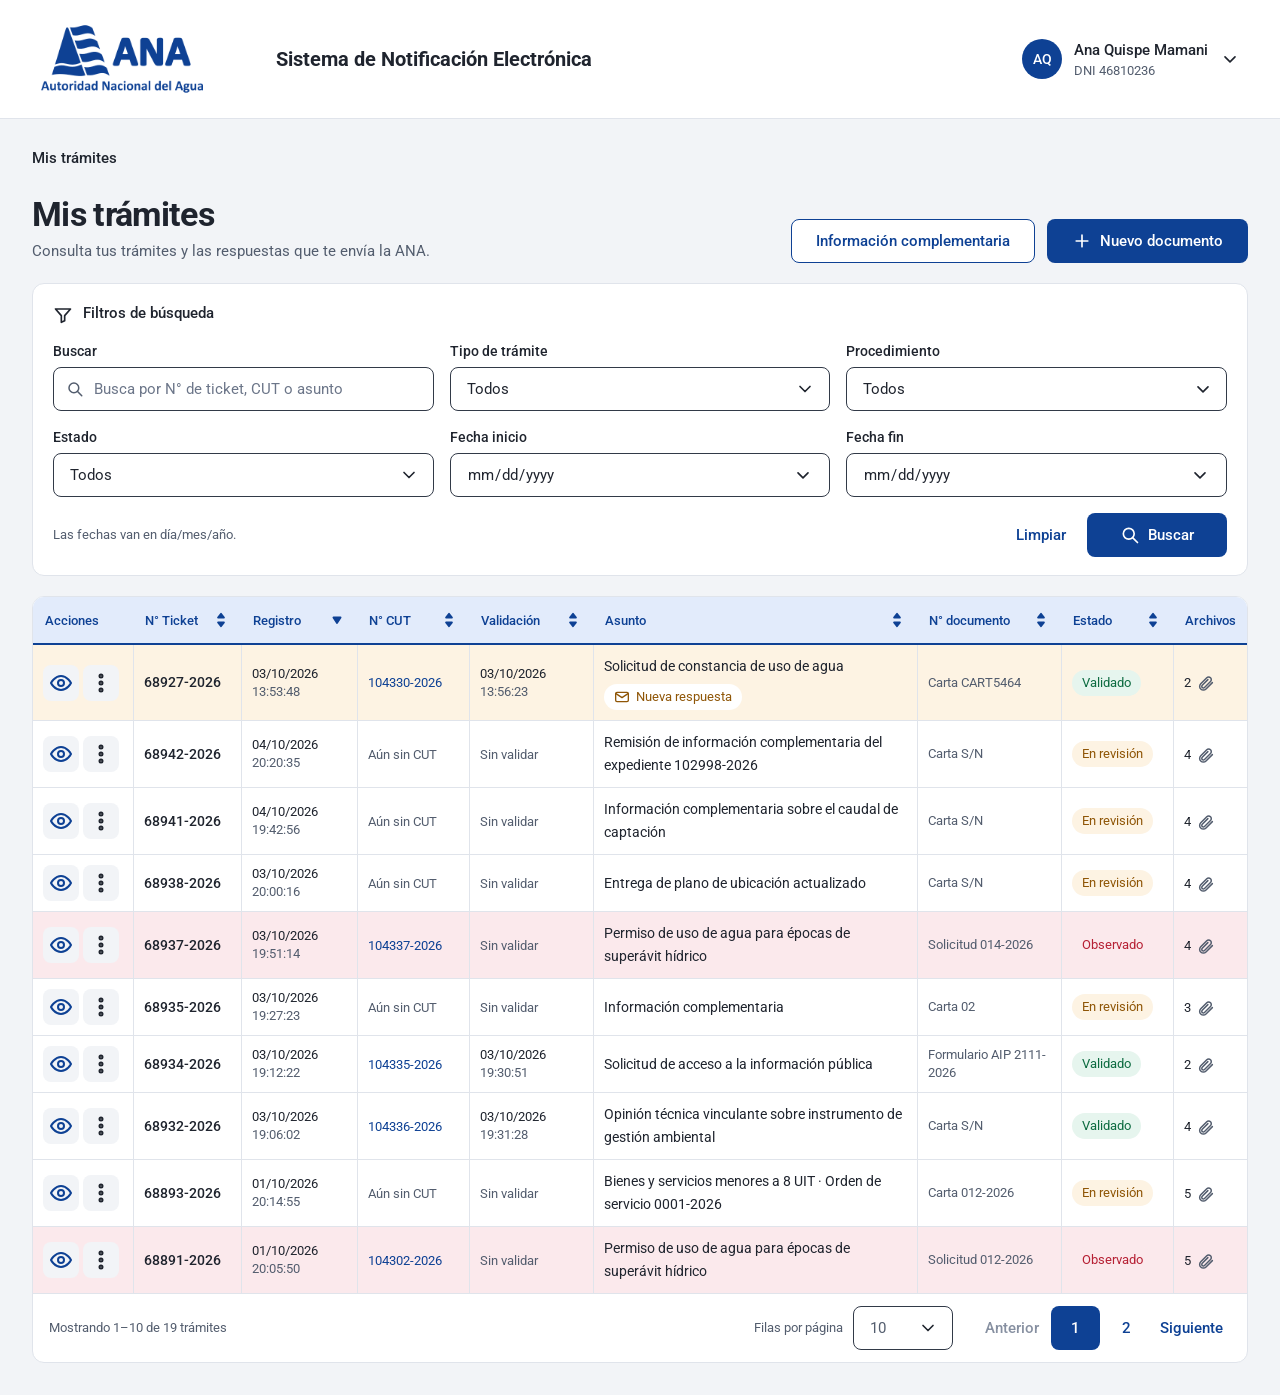
==== commit 58343915: "Registro, filtro por procedimiento, lista completa de TUPA y migas más visibles - Crear tu cuenta (r" ====
--- a/bandeja.html
+++ b/bandeja.html
@@ -90,7 +90,7 @@
   <main class="pagina" id="contenido" tabindex="-1">
 
     <nav class="migas" aria-label="Estás en">
-      <ol>
+      <ol id="migas-lista">
         <li><span aria-current="page">Mis trámites</span></li>
       </ol>
     </nav>
@@ -108,28 +108,38 @@
       </div>
     </div>
 
-    <section class="filtros" aria-labelledby="filtros-titulo">
+    <div class="filtros-movil">
+      <button type="button" class="boton boton--secundario" id="abrir-filtros" aria-controls="panel-filtros" aria-expanded="false">
+        <svg class="icono" aria-hidden="true" focusable="false"><use href="#filtro"></use></svg>Filtros</button>
+    </div>
+
+    <section class="filtros" id="panel-filtros" aria-labelledby="filtros-titulo">
       <form class="filtros__form" id="form-filtros" role="search" aria-labelledby="filtros-titulo" novalidate>
-        <h2 class="filtros__titulo" id="filtros-titulo">
+        <h2 class="filtros__titulo" id="filtros-titulo" tabindex="-1">
           <svg class="icono" aria-hidden="true" focusable="false"><use href="#filtro"></use></svg>
-          Filtros de búsqueda
+          <span>Filtros<span class="filtros__titulo-resto"> de búsqueda</span></span>
         </h2>
 
-        <div class="campo">
-          <label class="campo__etiqueta" for="f-buscar">Buscar</label>
-          <div class="campo__envoltura campo__envoltura--icono">
-            <svg class="icono campo__icono" aria-hidden="true" focusable="false"><use href="#buscar"></use></svg>
-            <input class="campo__control" id="f-buscar" type="search" placeholder="Busca por N° de ticket, CUT o asunto">
-          </div>
-        </div>
-
         <div class="filtros__fila">
+          <div class="campo">
+            <label class="campo__etiqueta" for="f-buscar">Buscar</label>
+            <div class="campo__envoltura campo__envoltura--icono">
+              <svg class="icono campo__icono" aria-hidden="true" focusable="false"><use href="#buscar"></use></svg>
+              <input class="campo__control" id="f-buscar" type="search" placeholder="Busca por N° de ticket, CUT o asunto">
+            </div>
+          </div>
           <div class="campo">
             <label class="campo__etiqueta" for="f-tipo">Tipo de trámite</label>
             <select class="campo__control" id="f-tipo">
               <option value="">Todos</option>
               <option value="TUPA">TUPA</option>
               <option value="NO TUPA">NO TUPA</option>
+            </select>
+          </div>
+          <div class="campo">
+            <label class="campo__etiqueta" for="f-proc">Procedimiento</label>
+            <select class="campo__control" id="f-proc">
+              <option value="">Todos</option>
             </select>
           </div>
           <div class="campo">
--- a/ana.css
+++ b/ana.css
@@ -564,11 +564,48 @@
 .menu__separador { height: 1px; margin: 6px 0; background: var(--borde-sutil); }
 
 /* 3.8 · Migas ------------------------------------------------------------- */
-.migas ol { display: flex; flex-wrap: wrap; gap: 6px; list-style: none; padding: 0; margin: 0; font: var(--t-ayuda); }
-.migas li { display: flex; align-items: center; gap: 6px; color: var(--texto-secundario); }
-.migas a { display: inline-flex; align-items: center; min-height: 24px; }   /* 2.5.8 */
+/* Figma: 15 px; el enlace en azul y subrayado, la página actual en negro */
+.migas { padding-bottom: 4px; }
+.migas ol { display: flex; flex-wrap: wrap; gap: 8px; list-style: none; padding: 0; margin: 0; font: var(--t-cuerpo); }
+.migas li { display: flex; align-items: center; gap: 8px; color: var(--texto-secundario); }
+.migas a { display: inline-flex; align-items: center; min-height: 24px; color: var(--texto-accion); text-decoration: underline; }   /* 2.5.8 */
 .migas li + li::before { content: "/"; color: var(--texto-secundario); }
 .migas [aria-current="page"] { color: var(--texto-principal); font-weight: 500; }
+
+/* 3.x · Combo con buscador (DS: Selector + Menú del selector + Opción de menú) */
+.combo { position: relative; }
+.combo .combo__entrada { padding-right: 44px; text-overflow: ellipsis; }
+.combo__flecha {
+  position: absolute; right: 4px; top: 4px;
+  display: grid; place-items: center;
+  width: 40px; height: calc(var(--alto-control) - 8px);
+  color: var(--texto-principal); cursor: pointer;
+}
+.combo--abierto .combo__flecha .icono { transform: rotate(180deg); }
+.combo__panel {
+  position: absolute; z-index: 30; left: 0; right: 0; top: calc(100% + 4px);
+  background: var(--fondo-base);
+  border: 1px solid var(--borde-base);
+  border-radius: var(--radio-control);
+  box-shadow: var(--elevacion-3);
+  padding: 4px 0;
+}
+.combo__cantidad { margin: 0; padding: 8px var(--esp-m); font: var(--t-ayuda); color: var(--texto-secundario); }
+.combo__lista { max-height: 320px; overflow-y: auto; }
+.combo__grupo {
+  padding: 12px var(--esp-m) 6px;
+  font: var(--t-encabezado-tabla); letter-spacing: 0.04em; text-transform: uppercase;
+  color: var(--texto-secundario);
+}
+.combo__opcion {
+  display: flex; align-items: flex-start; justify-content: space-between; gap: 12px;
+  min-height: 44px; padding: 11px var(--esp-m);
+  font: var(--t-cuerpo); color: var(--texto-principal); cursor: pointer;
+}
+.combo__opcion:hover { background: var(--fondo-accion-suave); }
+.combo__opcion--activa { background: var(--fondo-accion-suave); box-shadow: inset 0 0 0 2px var(--borde-foco); }
+.combo__opcion--elegida { font-weight: 500; }
+.combo__marca { flex: none; margin-top: 2px; color: var(--texto-accion); }
 
 /* 3.9 · Tabla ------------------------------------------------------------- */
 /* Figma: tarjeta blanca con borde sutil y radio 12 que contiene tabla y paginador */
@@ -967,7 +1004,7 @@
 .filtros__fila {
   display: grid;
   gap: 16px;
-  grid-template-columns: repeat(4, minmax(0, 1fr));
+  grid-template-columns: repeat(3, minmax(0, 1fr));   /* Figma: dos filas de tres campos iguales */
 }
 @media (max-width: 1000px) { .filtros__fila { grid-template-columns: repeat(2, minmax(0, 1fr)); } }
 @media (max-width: 560px)  { .filtros__fila { grid-template-columns: 1fr; } }
@@ -979,6 +1016,20 @@
   gap: var(--esp-m);
 }
 .filtros__botones { display: flex; gap: 12px; }
+/* Móvil (Figma «Filtros · Móvil 360»): los filtros se abren como una vista propia */
+.filtros-movil { display: none; }
+@media (max-width: 720px) {
+  .filtros-movil { display: flex; }
+  .filtros-movil .boton { flex: 1; }
+  .pagina:not(.pagina--filtros) .filtros { display: none; }
+  .pagina--filtros > :not(.migas):not(.filtros) { display: none; }
+  .pagina--filtros .filtros { border: 0; padding: 0; background: none; }
+  .pagina--filtros .filtros__titulo { font: var(--t-h1); }
+  .pagina--filtros .filtros__titulo .icono,
+  .pagina--filtros .filtros__titulo-resto { display: none; }
+  .pagina--filtros .filtros__botones { flex-direction: column-reverse; width: 100%; }
+  .pagina--filtros .filtros__botones .boton { width: 100%; }
+}
 
 /* 4.3 · Nuevo documento --------------------------------------------------- */
 .tramite-elegido {
@@ -1364,3 +1415,53 @@
 /* Título de la tarjeta y su descripción: 6 px, como en Figma (la tarjeta separa sus bloques a 20) */
 .tarjeta-paso > .perfil__h2 { margin-bottom: -14px; }
 .perfil__cabecera .perfil__h2 + .paso__intro { margin: 0; }
+
+/* 4.x · Registro (Figma casilla · «crear cuenta») ------------------------- */
+.eleccion { display: flex; flex-direction: column; gap: 12px; margin: 0; padding: 0; border: 0; }
+.eleccion__opcion {
+  display: flex; align-items: flex-start; gap: 12px;
+  padding: 16px; min-height: 44px;
+  background: var(--fondo-base); border: 1px solid var(--borde-base); border-radius: var(--radio-control);
+  cursor: pointer;
+}
+.eleccion__opcion:hover { border-color: var(--borde-fuerte); }
+.eleccion__opcion:has(input:checked) { border: 2px solid var(--borde-accion); padding: 15px; background: var(--fondo-accion-suave); }
+.eleccion__opcion input { width: 24px; height: 24px; margin: 0; accent-color: var(--fondo-accion); flex: none; }
+.eleccion__opcion:has(input:focus-visible) { outline: 2px solid var(--borde-foco); outline-offset: 2px; }
+.eleccion__texto { display: flex; flex-direction: column; gap: 2px; }
+.eleccion__titulo { font: var(--t-cuerpo-medio); color: var(--texto-principal); }
+.eleccion__ayuda { font: var(--t-ayuda); color: var(--texto-secundario); }
+
+.rutas { display: flex; flex-direction: column; gap: 12px; list-style: none; margin: 0; padding: 0; }
+.ruta {
+  width: 100%; display: flex; align-items: center; justify-content: space-between; gap: 16px;
+  padding: 16px 18px; min-height: 64px; text-align: left;
+  background: var(--fondo-base); border: 1px solid var(--borde-sutil); border-radius: var(--radio-tarjeta);
+  color: var(--texto-principal); cursor: pointer;
+}
+.ruta:hover { border-color: var(--borde-fuerte); background: var(--fondo-accion-suave); }
+.ruta:focus-visible { outline: 2px solid var(--borde-foco); outline-offset: 2px; }
+.ruta__texto { display: flex; flex-direction: column; gap: 2px; }
+.ruta__titulo { font: var(--t-cuerpo-medio); }
+.ruta__ayuda { font: var(--t-ayuda); color: var(--texto-secundario); }
+
+.codigo-sms { display: flex; flex-direction: column; gap: 12px; padding: 16px; background: var(--fondo-sutil); border-radius: var(--radio-control); }
+.codigo-sms .subtitulo-form { margin: 0; }
+.campo__control--codigo { max-width: 220px; font: 500 20px/28px var(--fuente); letter-spacing: 0.4em; }
+.codigo-sms__botones { display: flex; flex-wrap: wrap; gap: 12px; }
+
+.modal--largo { width: min(640px, 100%); max-height: calc(100vh - 32px); }
+.modal__cuerpo { overflow-y: auto; display: flex; flex-direction: column; gap: 12px; padding-right: 4px; }
+.modal__cuerpo p { margin: 0; }
+.modal__cuerpo:focus-visible { outline: 2px solid var(--borde-foco); outline-offset: 2px; }
+
+.cuenta-creada { align-items: center; text-align: center; gap: 16px; }
+.cuenta-creada__icono { width: 32px; height: 32px; color: var(--texto-exito); }
+.cuenta-creada__titulo { margin: 0; font: var(--t-h2); }
+.cuenta-creada__texto { margin: 0; color: var(--texto-secundario); }
+.cuenta-creada__datos { display: grid; grid-template-columns: repeat(3, minmax(0, 1fr)); gap: 16px; width: 100%; list-style: none; margin: 8px 0; padding: 0; text-align: left; }
+.cuenta-creada__datos li { display: flex; flex-direction: column; gap: 4px; padding: 14px 16px; background: var(--fondo-sutil); border-radius: var(--radio-control); font: var(--t-ayuda); color: var(--texto-secundario); }
+.cuenta-creada__dato { font: var(--t-cuerpo-medio); color: var(--texto-principal); }
+@media (max-width: 720px) { .cuenta-creada__datos { grid-template-columns: 1fr; } }
+.pagina--registro-fin .avance { display: none; }
+.pagina--registro-fin .reparto { grid-template-columns: 1fr; }
